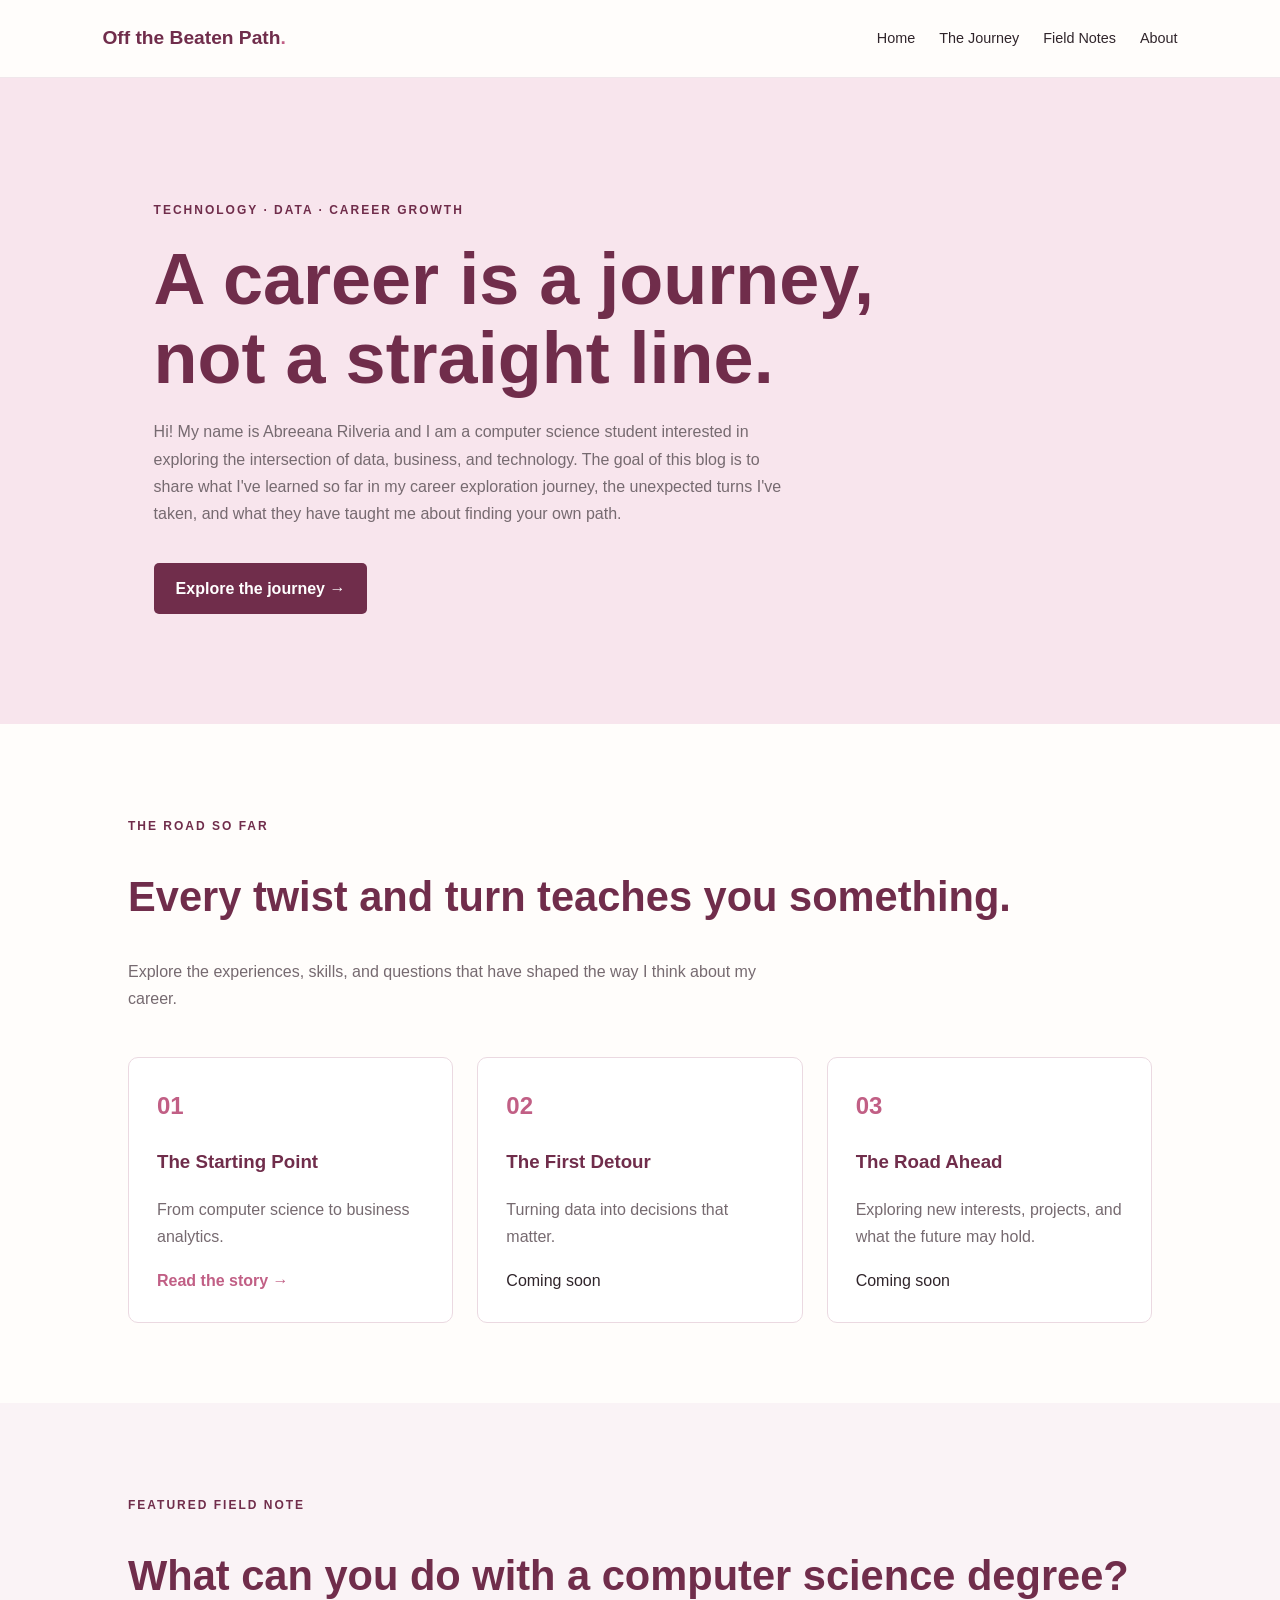
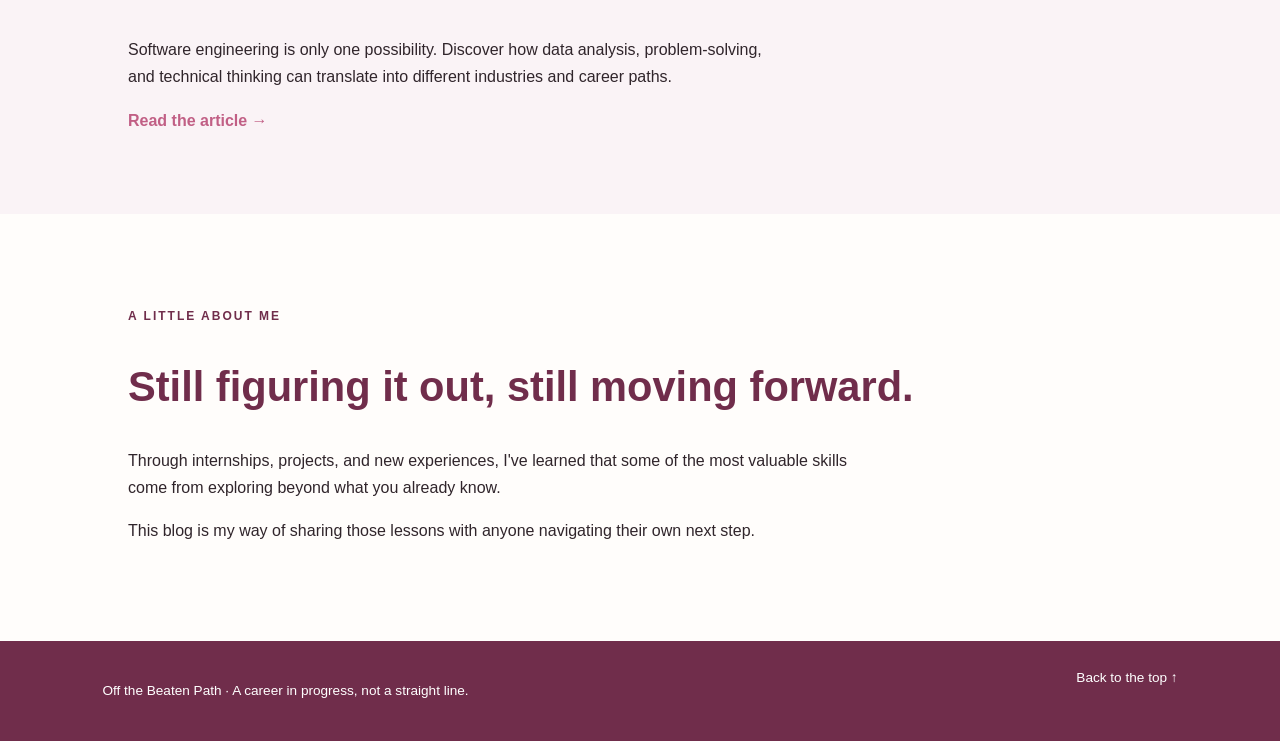
==== index.html @ ca5b1b4f "Refactor text content in index.html Updated various text elements for consistency and clarity." ====
<!DOCTYPE html>
<html lang="en">
<head>
    <meta charset="UTF-8">
    <meta name="viewport" content="width=device-width, initial-scale=1.0">

    <title>Off the Beaten Path | Career & Data</title>

    <meta name="description"
          content="Exploring data, technology, business, and the lessons learned along a non-linear career journey.">

    <link rel="stylesheet" href="style.css">
</head>

<body>
    <header class="site-header">
        <a class="logo" href="index.html">
            Off the Beaten Path<span>.</span>
        </a>

        <nav aria-label="Main navigation">
            <a href="#home">Home</a>
            <a href="#journey">The Journey</a>
            <a href="#articles">Field Notes</a>
            <a href="#about">About</a>
        </nav>
    </header>

    <main>
        <section class="hero" id="home">
            <p class="eyebrow">TECHNOLOGY · DATA · CAREER GROWTH</p>

            <h1>A career is a journey,<br>
                not a straight line.</h1>

            <p class="hero-description">
                Hi! My name is Abreeana Rilveria and I am a computer
                science student interested in exploring the intersection
                of data, business, and technology. The goal of this blog
                is to share what I've learned so far in my career
                exploration journey, the unexpected turns I've taken,
                and what they have taught me about finding your own path.
            </p>

            <a class="primary-button" href="#journey">
                Explore the journey &rarr;
            </a>
        </section>

        <section class="journey section" id="journey">
            <p class="eyebrow">THE ROAD SO FAR</p>

            <h2>Every twist and turn teaches you something.</h2>

            <p class="section-intro">
                Explore the experiences, skills, and questions that
                have shaped the way I think about my career.
            </p>

            <div class="roadmap">

                <a class="milestone"
                   href="articles/from-code-to-commerce.html">
                    <span class="milestone-number">01</span>
                    <h3>The Starting Point</h3>
                    <p>From computer science to business analytics.</p>
                    <span class="read-link">Read the story &rarr;</span>
                </a>

                <div class="milestone coming-soon">
                    <span class="milestone-number">02</span>
                    <h3>The First Detour</h3>
                    <p>Turning data into decisions that matter.</p>
                    <span class="coming-soon-label">Coming soon</span>
                </div>

                <div class="milestone coming-soon">
                    <span class="milestone-number">03</span>
                    <h3>The Road Ahead</h3>
                    <p>
                        Exploring new interests, projects, and
                        what the future may hold.
                    </p>
                    <span class="coming-soon-label">Coming soon</span>
                </div>

            </div>
        </section>

        <section class="featured section" id="articles">
            <p class="eyebrow">FEATURED FIELD NOTE</p>

            <h2>What can you do with a computer science degree?</h2>

            <p>
                Software engineering is only one possibility.
                Discover how data analysis, problem-solving,
                and technical thinking can translate into
                different industries and career paths.
            </p>

            <a href="articles/from-code-to-commerce.html"
               class="text-link">
                Read the article &rarr;
            </a>
        </section>

        <section class="about section" id="about">
            <p class="eyebrow">A LITTLE ABOUT ME</p>

            <h2>Still figuring it out, still moving forward.</h2>

            <p>
                Through internships, projects, and new experiences,
                I've learned that some of the most valuable skills
                come from exploring beyond what you already know.
            </p>

            <p>
                This blog is my way of sharing those lessons with
                anyone navigating their own next step.
            </p>
        </section>
    </main>

    <footer>
        <p>
            Off the Beaten Path · A career in progress,
            not a straight line.
        </p>
        <a href="#home">Back to the top &uarr;</a>
    </footer>
</body>
</html>
---- style.css ----
/* ---------- Global styles ---------- */

:root {
    --pink: #F8E5ED;
    --rose: #C15F85;
    --burgundy: #702D4B;
    --background: #FFFDFB;
    --text: #30252B;
    --muted: #766A70;
}

* {
    box-sizing: border-box;
}

html {
    scroll-behavior: smooth;
}

body {
    margin: 0;
    background: var(--background);
    color: var(--text);
    font-family: Arial, Helvetica, sans-serif;
    line-height: 1.7;
}

a {
    color: inherit;
    text-decoration: none;
}

a:focus-visible {
    outline: 3px solid var(--rose);
    outline-offset: 4px;
}

/* ---------- Navigation ---------- */

.site-header {
    display: flex;
    justify-content: space-between;
    align-items: center;
    gap: 24px;
    padding: 22px 8%;
    border-bottom: 1px solid #F0E7EB;
}

.logo {
    color: var(--burgundy);
    font-size: 1.2rem;
    font-weight: 700;
}

.logo span {
    color: var(--rose);
}

nav {
    display: flex;
    flex-wrap: wrap;
    gap: 24px;
}

nav a {
    font-size: 0.9rem;
}

nav a:hover,
.text-link:hover {
    color: var(--rose);
}

/* ---------- Hero section ---------- */

.hero {
    padding: 110px 12%;
    background: var(--pink);
}

.eyebrow {
    color: var(--burgundy);
    font-size: 0.75rem;
    font-weight: 700;
    letter-spacing: 2px;
    text-transform: uppercase;
}

h1 {
    max-width: 750px;
    margin: 20px 0;
    color: var(--burgundy);
    font-size: clamp(2.5rem, 6vw, 4.5rem);
    line-height: 1.1;
}

h2 {
    color: var(--burgundy);
    font-size: clamp(1.8rem, 4vw, 2.6rem);
    line-height: 1.25;
}

.hero-description,
.section-intro {
    max-width: 650px;
    color: var(--muted);
}

.primary-button {
    display: inline-block;
    margin-top: 20px;
    padding: 12px 22px;
    border-radius: 5px;
    background: var(--burgundy);
    color: white;
    font-weight: 600;
}

.primary-button:hover {
    background: var(--rose);
}

/* ---------- Content sections ---------- */

.section {
    padding: 80px 10%;
}

.section-intro {
    margin-bottom: 45px;
}

/* ---------- Roadmap ---------- */

.roadmap {
    display: grid;
    grid-template-columns: repeat(3, minmax(0, 1fr));
    gap: 24px;
    margin-top: 40px;
}

.milestone {
    padding: 28px;
    border: 1px solid #EBD9E1;
    border-radius: 10px;
    background: white;
    transition: transform 0.2s, box-shadow 0.2s;
}

.milestone:hover {
    transform: translateY(-5px);
    box-shadow: 0 10px 25px #702D4B14;
}

.milestone-number {
    display: inline-block;
    color: var(--rose);
    font-size: 1.5rem;
    font-weight: 700;
}

.milestone h3 {
    color: var(--burgundy);
}

.milestone p {
    color: var(--muted);
}

.read-link,
.text-link {
    color: var(--rose);
    font-weight: 700;
}

/* ---------- Featured article ---------- */

.featured {
    background: #FAF3F6;
}

.featured p:not(.eyebrow) {
    max-width: 650px;
}

/* ---------- About section ---------- */

.about p:not(.eyebrow) {
    max-width: 750px;
}

/* ---------- Footer ---------- */

footer {
    display: flex;
    justify-content: space-between;
    gap: 20px;
    padding: 25px 8%;
    background: var(--burgundy);
    color: white;
    font-size: 0.85rem;
}

/* ---------- Mobile layout ---------- */

@media (max-width: 760px) {
    .site-header {
        align-items: flex-start;
        flex-direction: column;
    }

    nav {
        gap: 14px;
    }

    .hero {
        padding: 75px 8%;
    }

    .section {
        padding: 60px 8%;
    }

    .roadmap {
        grid-template-columns: 1fr;
    }

    footer {
        flex-direction: column;
    }
}
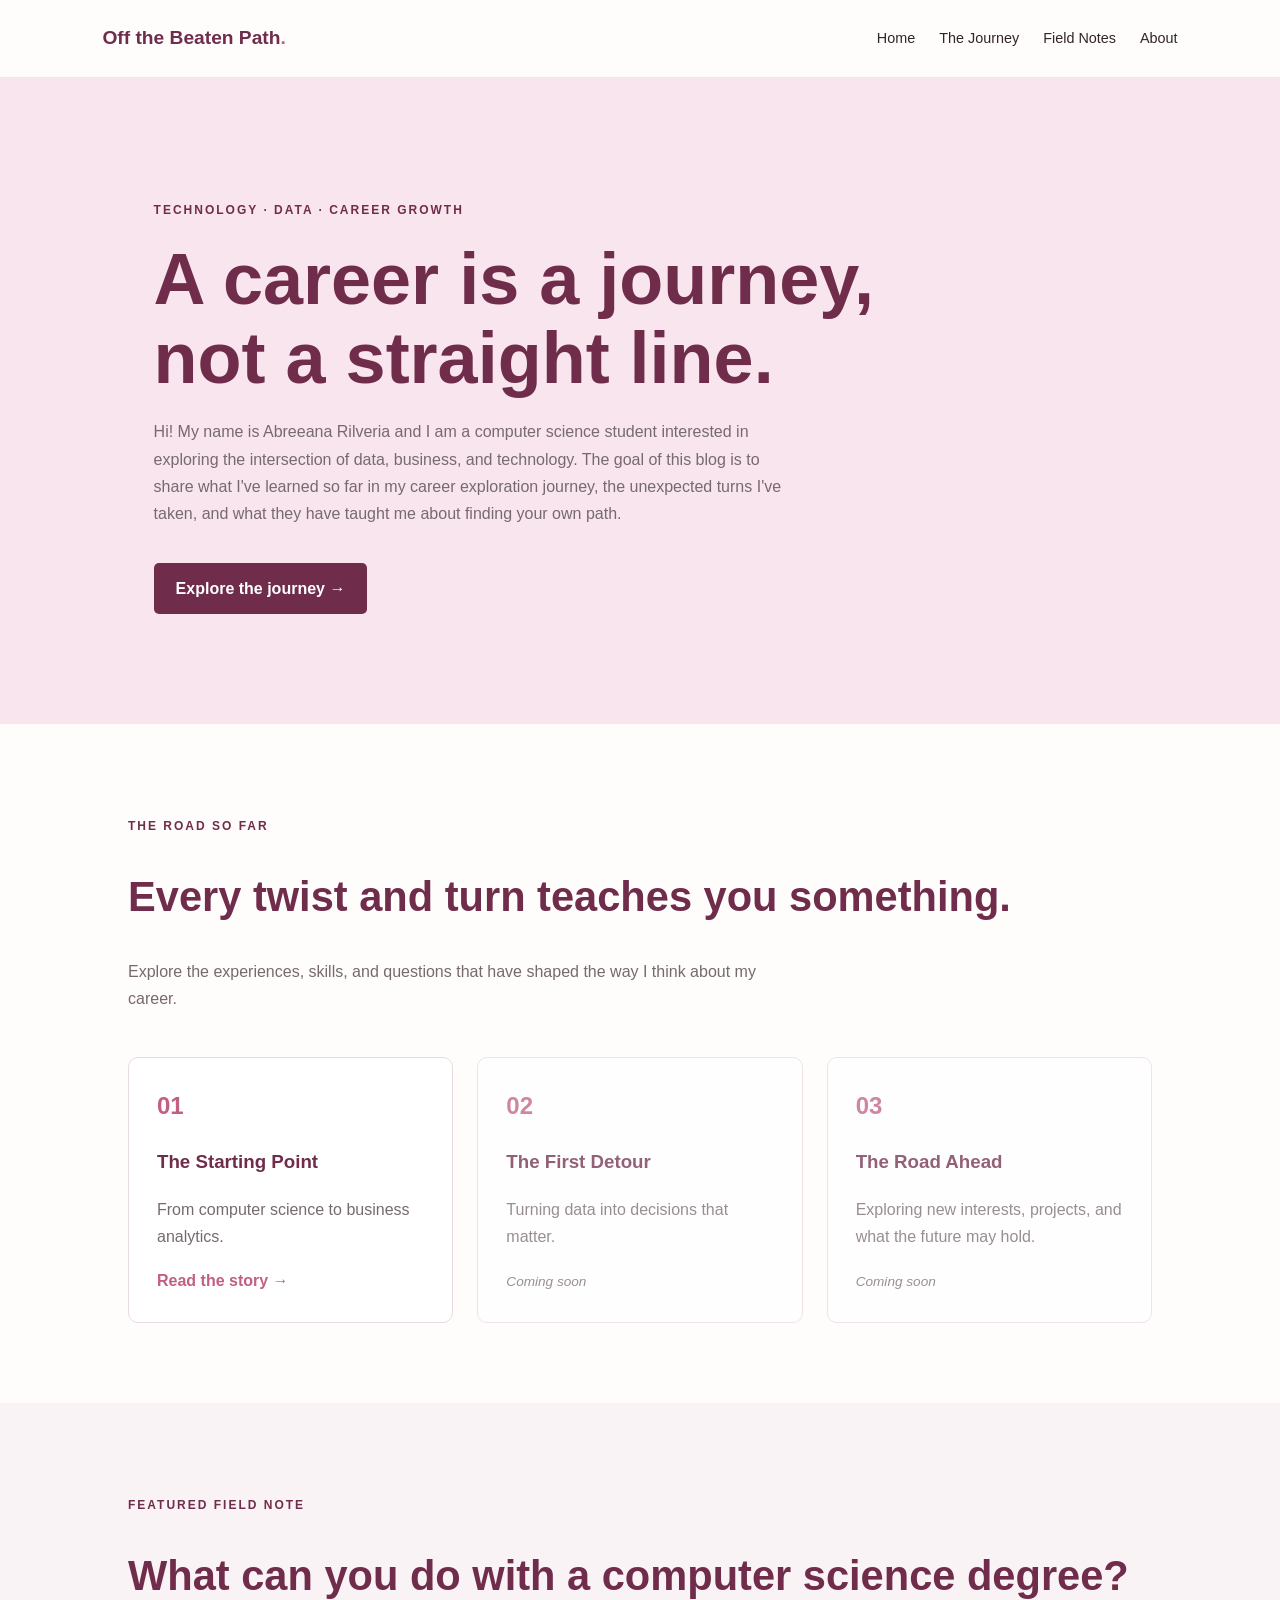
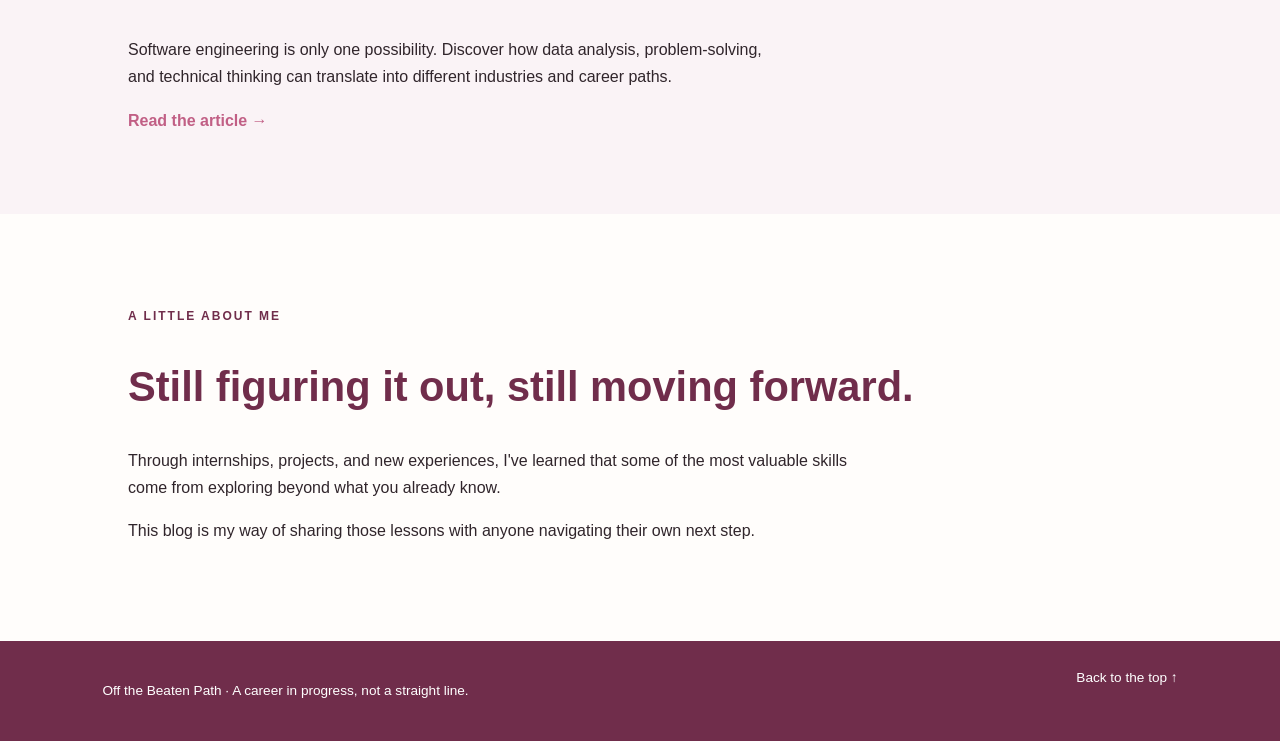
==== commit 815b3e76: "Update stylesheet link path in index.html" ====
--- a/index.html
+++ b/index.html
@@ -10,7 +10,7 @@
     <meta name="description"
           content="Exploring data, technology, business, and the lessons learned along a non-linear career journey.">
 
-    <link rel="stylesheet" href="style.css">
+    <link rel="stylesheet" href="../style.css">
 </head>
 
 <body>
--- a/style.css
+++ b/style.css
@@ -148,7 +148,7 @@
     transition: transform 0.2s, box-shadow 0.2s;
 }
 
-.milestone:hover {
+a.milestone:hover {
     transform: translateY(-5px);
     box-shadow: 0 10px 25px #702D4B14;
 }
@@ -172,6 +172,16 @@
 .text-link {
     color: var(--rose);
     font-weight: 700;
+}
+
+.coming-soon {
+    opacity: 0.75;
+}
+
+.coming-soon-label {
+    color: var(--muted);
+    font-size: 0.85rem;
+    font-style: italic;
 }
 
 /* ---------- Featured article ---------- */
@@ -202,6 +212,239 @@
     font-size: 0.85rem;
 }
 
+/* ==========================================
+   ARTICLE PAGE STYLES
+   ========================================== */
+
+.article-hero {
+    padding: 85px 12% 75px;
+    background: var(--pink);
+}
+
+.article-hero h1 {
+    max-width: 900px;
+    font-size: clamp(2.3rem, 5vw, 3.8rem);
+    line-height: 1.15;
+}
+
+.article-subtitle {
+    max-width: 700px;
+    color: var(--muted);
+    font-size: 1.15rem;
+}
+
+.article-meta {
+    margin-top: 28px;
+    color: var(--burgundy);
+    font-size: 0.9rem;
+    font-weight: 600;
+}
+
+.back-link {
+    display: inline-block;
+    margin-bottom: 30px;
+    color: var(--burgundy);
+    font-size: 0.9rem;
+    font-weight: 600;
+}
+
+.back-link:hover {
+    color: var(--rose);
+}
+
+/* ---------- Article content ---------- */
+
+.article-content {
+    max-width: 800px;
+    margin: 0 auto;
+    padding: 65px 25px 100px;
+}
+
+.article-content h2 {
+    margin-top: 60px;
+    margin-bottom: 20px;
+    font-size: clamp(1.6rem, 3vw, 2rem);
+}
+
+.article-content p {
+    margin-bottom: 22px;
+    font-size: 1.05rem;
+    line-height: 1.9;
+}
+
+.article-content a:not(.primary-button) {
+    color: var(--rose);
+    text-decoration: underline;
+    text-underline-offset: 3px;
+}
+
+.article-content a:hover {
+    color: var(--burgundy);
+}
+
+.article-content strong {
+    color: var(--burgundy);
+}
+
+/* ---------- Image placeholders ---------- */
+
+.article-media {
+    margin: 35px 0 45px;
+}
+
+.media-placeholder {
+    display: flex;
+    flex-direction: column;
+    align-items: center;
+    justify-content: center;
+    min-height: 220px;
+    padding: 35px;
+    border: 2px dashed #DAB9C7;
+    border-radius: 12px;
+    background: #FAF3F6;
+    text-align: center;
+}
+
+.media-placeholder p {
+    margin: 0;
+    color: var(--muted);
+    font-size: 0.95rem;
+}
+
+.media-placeholder .media-icon {
+    margin-bottom: 12px;
+    color: var(--rose);
+    font-size: 2rem;
+}
+
+.article-media figcaption {
+    margin-top: 12px;
+    color: var(--muted);
+    font-size: 0.85rem;
+    text-align: center;
+}
+
+/* ---------- Business analysis diagram ---------- */
+
+.process-diagram {
+    display: grid;
+    grid-template-columns: 1fr auto 1fr auto 1fr;
+    align-items: center;
+    gap: 12px;
+    margin: 35px 0;
+    padding: 25px;
+    border-radius: 12px;
+    background: #FAF3F6;
+}
+
+.process-step {
+    padding: 20px 12px;
+    border: 1px solid #EBD9E1;
+    border-radius: 8px;
+    background: white;
+    color: var(--burgundy);
+    font-weight: 700;
+    text-align: center;
+}
+
+.process-arrow {
+    color: var(--rose);
+    font-size: 1.5rem;
+}
+
+/* ---------- Performance comparison ---------- */
+
+.performance-chart {
+    margin: 40px 0;
+    padding: 30px;
+    border: 1px solid #EBD9E1;
+    border-radius: 12px;
+    background: #FAF3F6;
+}
+
+.performance-chart h3 {
+    margin-top: 0;
+    color: var(--burgundy);
+}
+
+.chart-row {
+    display: grid;
+    grid-template-columns: 80px 1fr 85px;
+    align-items: center;
+    gap: 15px;
+    margin: 20px 0;
+}
+
+.chart-label {
+    font-weight: 600;
+}
+
+.chart-track {
+    height: 24px;
+    overflow: hidden;
+    border-radius: 5px;
+    background: #EBD9E1;
+}
+
+.chart-bar {
+    height: 100%;
+    border-radius: 5px;
+}
+
+.chart-bar.before {
+    width: 79%;
+    background: var(--rose);
+}
+
+.chart-bar.after {
+    width: 93%;
+    background: var(--burgundy);
+}
+
+.chart-value {
+    color: var(--burgundy);
+    font-weight: 700;
+}
+
+.chart-note {
+    margin-top: 20px;
+    color: var(--muted);
+    font-size: 0.8rem !important;
+    line-height: 1.6 !important;
+}
+
+/* ---------- Article closing ---------- */
+
+.article-takeaway {
+    margin: 45px 0;
+    padding: 25px 30px;
+    border-left: 4px solid var(--rose);
+    background: #FAF3F6;
+}
+
+.article-takeaway p {
+    margin: 0;
+    color: var(--burgundy);
+    font-size: 1.2rem;
+    font-weight: 700;
+}
+
+.reader-question {
+    margin-top: 65px;
+    padding: 30px;
+    border-radius: 12px;
+    background: var(--pink);
+}
+
+.reader-question h3 {
+    margin-top: 0;
+    color: var(--burgundy);
+}
+
+.reader-question p {
+    margin-bottom: 0;
+}
+
 /* ---------- Mobile layout ---------- */
 
 @media (max-width: 760px) {
@@ -226,6 +469,33 @@
         grid-template-columns: 1fr;
     }
 
+    .article-hero {
+        padding: 60px 8%;
+    }
+
+    .article-content {
+        padding: 45px 8% 70px;
+    }
+
+    .process-diagram {
+        grid-template-columns: 1fr;
+    }
+
+    .process-arrow {
+        transform: rotate(90deg);
+        text-align: center;
+    }
+
+    .chart-row {
+        grid-template-columns: 55px 1fr 75px;
+        gap: 8px;
+        font-size: 0.85rem;
+    }
+
+    .performance-chart {
+        padding: 20px 15px;
+    }
+
     footer {
         flex-direction: column;
     }
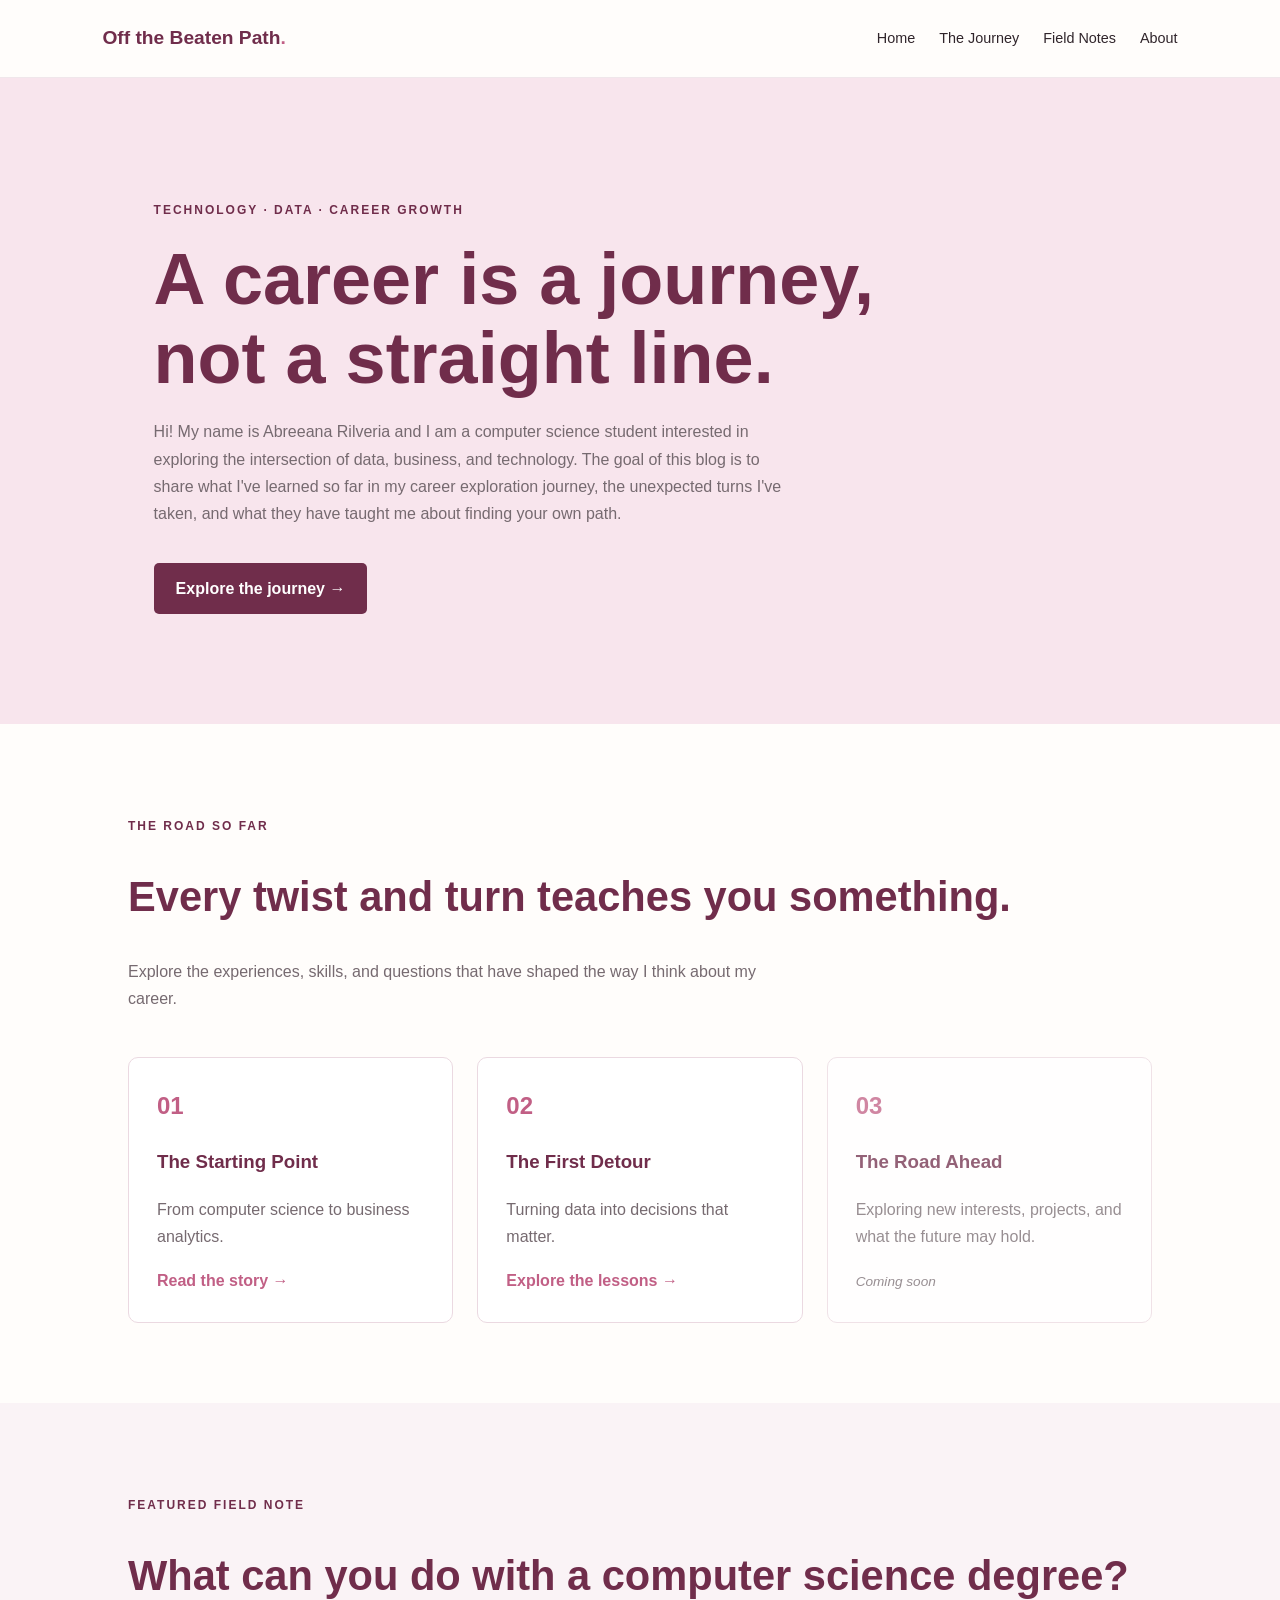
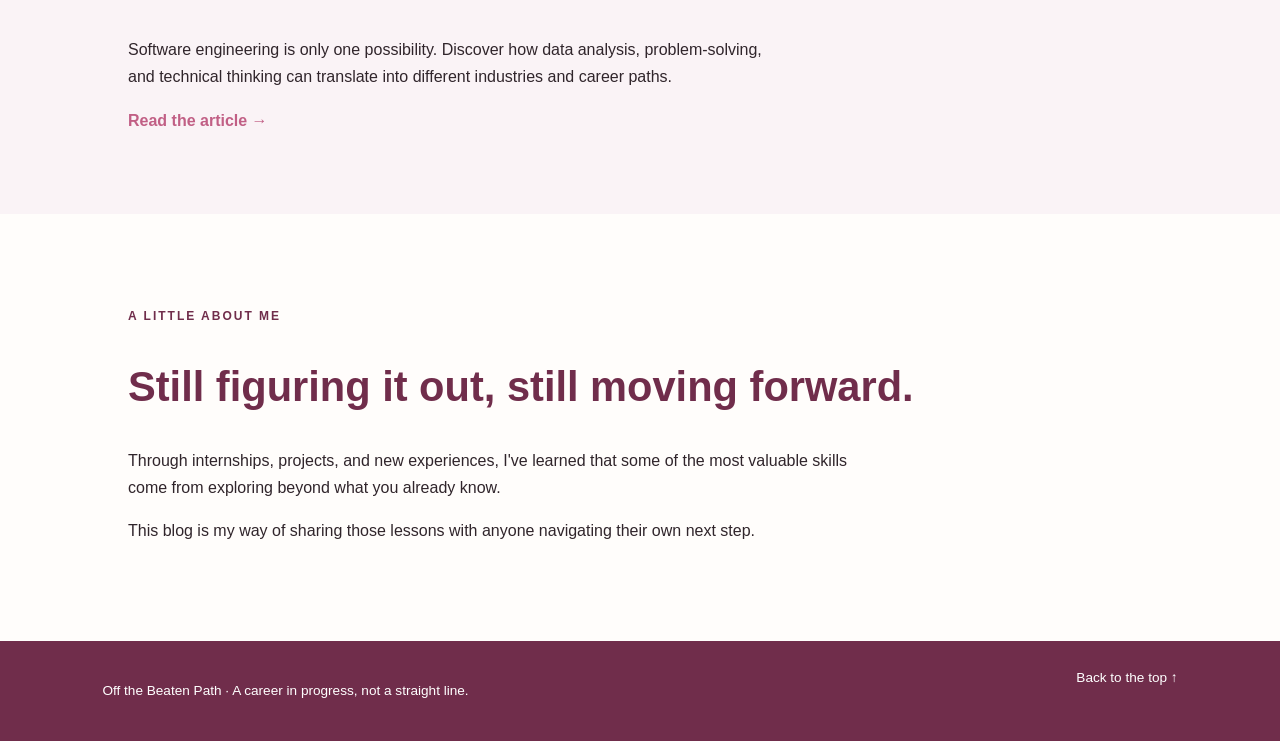
==== commit e25982a5: "Update milestone 02 structure and remove label Removed 'Coming soon' label from milestone 02 and upd" ====
--- a/index.html
+++ b/index.html
@@ -10,7 +10,7 @@
     <meta name="description"
           content="Exploring data, technology, business, and the lessons learned along a non-linear career journey.">
 
-    <link rel="stylesheet" href="../style.css">
+    <link rel="stylesheet" href="style.css">
 </head>
 
 <body>
@@ -68,12 +68,17 @@
                     <span class="read-link">Read the story &rarr;</span>
                 </a>
 
-                <div class="milestone coming-soon">
+                
+                <a class="milestone"
+                   href="articles/data-in-the-real-world.html">
                     <span class="milestone-number">02</span>
                     <h3>The First Detour</h3>
                     <p>Turning data into decisions that matter.</p>
-                    <span class="coming-soon-label">Coming soon</span>
-                </div>
+                    <span class="read-link">
+                    Explore the lessons &rarr;
+                    </span>
+                </a>
+
 
                 <div class="milestone coming-soon">
                     <span class="milestone-number">03</span>
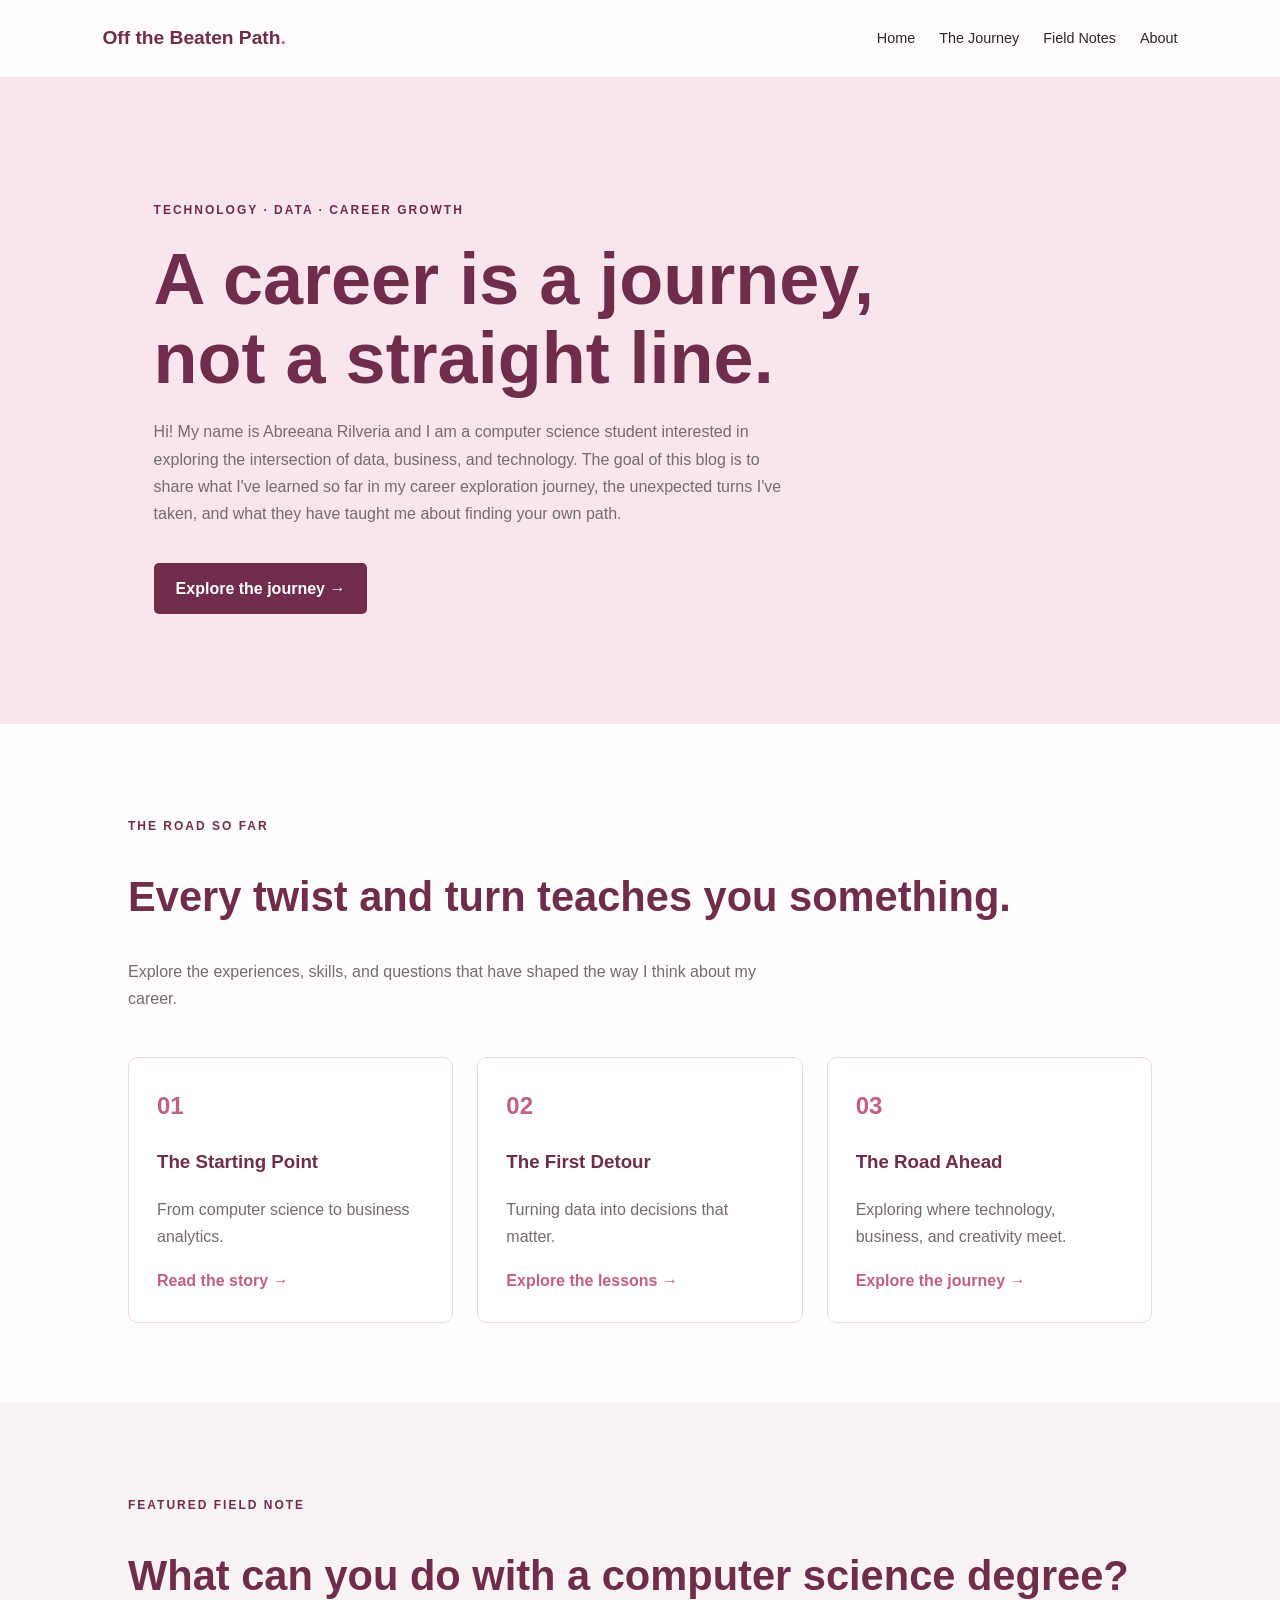
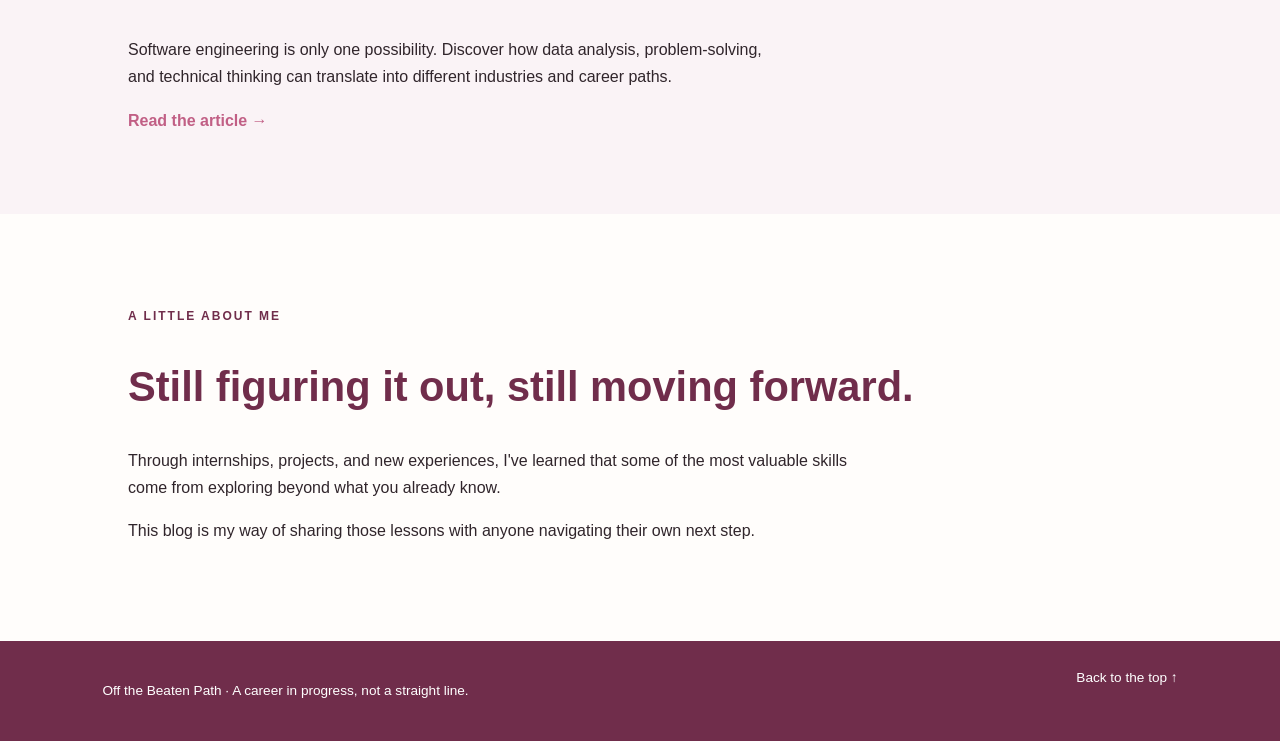
==== commit bf05781a: "Revise milestone text for clarity and focus Updated milestone description to reflect a focus on tech" ====
--- a/index.html
+++ b/index.html
@@ -80,15 +80,20 @@
                 </a>
 
 
-                <div class="milestone coming-soon">
+                
+                <a class="milestone"
+                   href="articles/beyond-the-spreadsheet.html">
                     <span class="milestone-number">03</span>
                     <h3>The Road Ahead</h3>
                     <p>
-                        Exploring new interests, projects, and
-                        what the future may hold.
+                        Exploring where technology, business,
+                        and creativity meet.
                     </p>
-                    <span class="coming-soon-label">Coming soon</span>
-                </div>
+                    <span class="read-link">
+                        Explore the journey &rarr;
+                    </span>
+                </a>
+
 
             </div>
         </section>
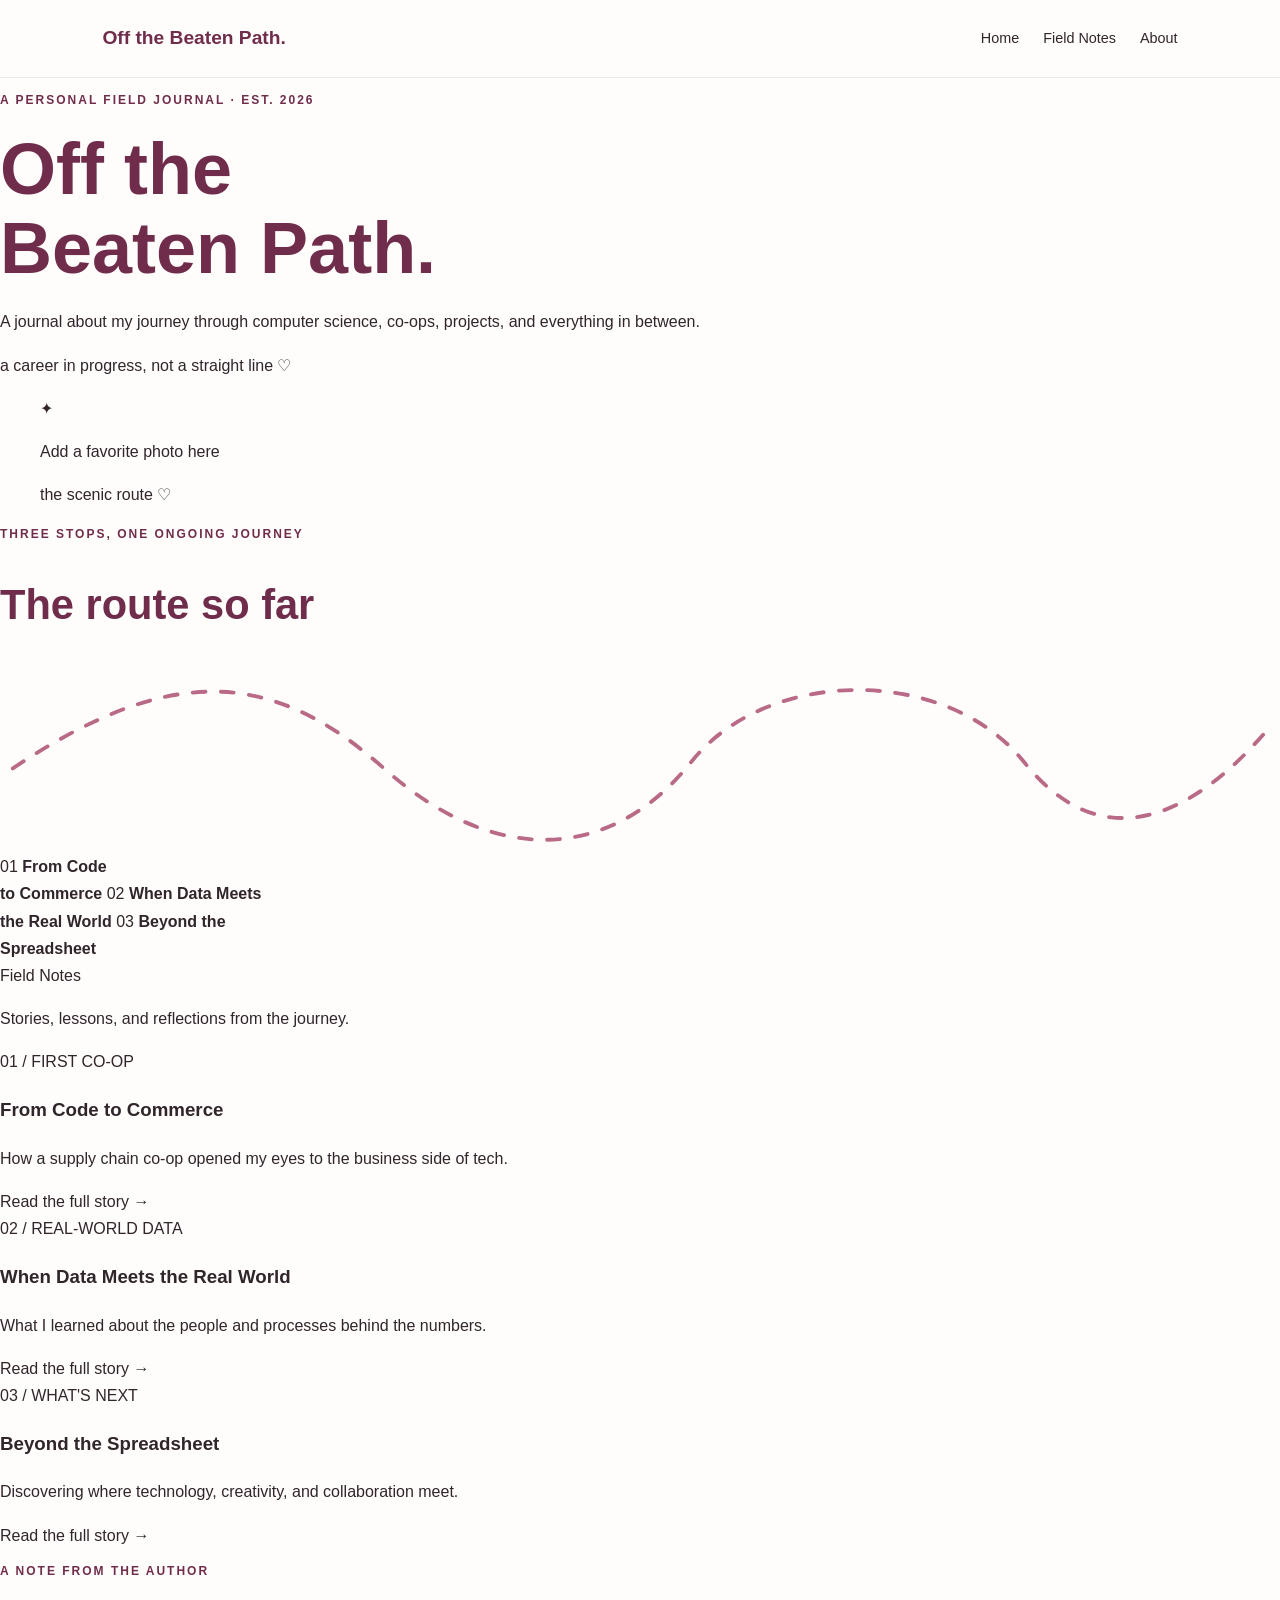
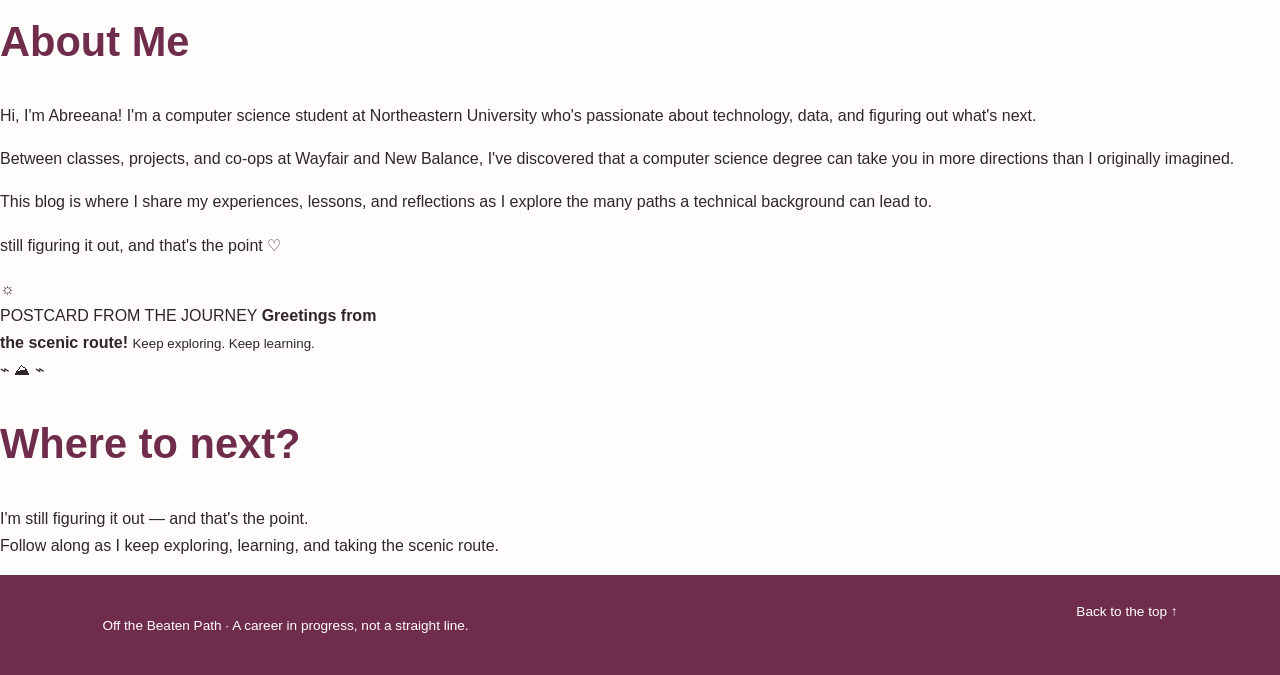
==== commit 6d4d68be: "Update index.html" ====
--- a/index.html
+++ b/index.html
@@ -2,144 +2,178 @@
 <!DOCTYPE html>
 <html lang="en">
 <head>
-    <meta charset="UTF-8">
-    <meta name="viewport" content="width=device-width, initial-scale=1.0">
+  <meta charset="UTF-8">
+  <meta name="viewport" content="width=device-width, initial-scale=1.0">
+  <title>Off the Beaten Path | A Career in Progress</title>
+  <meta name="description" content="A personal journal about computer science, co-ops, data, and finding my own career path.">
+  <link rel="stylesheet" href="style.css">
+</head>
+<body>
 
-    <title>Off the Beaten Path | Career & Data</title>
+<header class="site-header">
+  <a class="logo" href="#home">Off the Beaten Path.</a>
+  <nav aria-label="Main navigation">
+    <a href="#home">Home</a>
+    <a href="#articles">Field Notes</a>
+    <a href="#about">About</a>
+  </nav>
+</header>
 
-    <meta name="description"
-          content="Exploring data, technology, business, and the lessons learned along a non-linear career journey.">
+<main id="home">
 
-    <link rel="stylesheet" href="style.css">
-</head>
+  <section class="journal-hero">
+    <div class="hero-copy">
+      <p class="eyebrow">A PERSONAL FIELD JOURNAL · EST. 2026</p>
+      <h1>Off the<br>Beaten Path<span>.</span></h1>
+      <p class="hero-intro">
+        A journal about my journey through computer science,
+        co-ops, projects, and everything in between.
+      </p>
+      <p class="scribble-note">a career in progress, not a straight line ♡</p>
+    </div>
 
-<body>
-    <header class="site-header">
-        <a class="logo" href="index.html">
-            Off the Beaten Path<span>.</span>
+    <div class="hero-photo">
+      <div class="map-paper" aria-hidden="true"></div>
+      <figure class="polaroid hero-polaroid">
+        <div class="photo-placeholder">
+          <span>✦</span>
+          <p>Add a favorite photo here</p>
+        </div>
+        <figcaption>the scenic route ♡</figcaption>
+      </figure>
+      <span class="tape hero-tape" aria-hidden="true"></span>
+    </div>
+  </section>
+
+  <section class="journey" id="journey">
+    <p class="eyebrow">THREE STOPS, ONE ONGOING JOURNEY</p>
+    <h2>The route so far</h2>
+
+    <div class="route">
+      <svg class="route-line" viewBox="0 0 1000 140"
+           preserveAspectRatio="none" aria-hidden="true">
+        <path d="M 10 80 C 130 0, 210 0, 300 80
+                 S 480 150, 540 75
+                 S 740 0, 800 75
+                 S 930 120, 990 50"
+              fill="none" stroke="#b96a86"
+              stroke-width="3" stroke-dasharray="10 12"
+              stroke-linecap="round"/>
+      </svg>
+
+      <a class="route-stop stop-one"
+         href="articles/from-code-to-commerce.html">
+        <span class="map-pin">01</span>
+        <strong>From Code<br>to Commerce</strong>
+      </a>
+
+      <a class="route-stop stop-two"
+         href="articles/data-in-the-real-world.html">
+        <span class="map-pin">02</span>
+        <strong>When Data Meets<br>the Real World</strong>
+      </a>
+
+      <a class="route-stop stop-three"
+         href="articles/beyond-the-spreadsheet.html">
+        <span class="map-pin">03</span>
+        <strong>Beyond the<br>Spreadsheet</strong>
+      </a>
+    </div>
+  </section>
+
+  <section class="field-notes" id="articles">
+    <div class="section-heading">
+      <span class="pink-tape-label">Field Notes</span>
+      <p>Stories, lessons, and reflections from the journey.</p>
+    </div>
+
+    <div class="post-grid">
+
+      <article class="post-polaroid">
+        <span class="tape" aria-hidden="true"></span>
+        <div class="post-photo photo-one">
+          <span>01 / FIRST CO-OP</span>
+        </div>
+        <h3>From Code to Commerce</h3>
+        <p>How a supply chain co-op opened my eyes to the business side of tech.</p>
+        <a href="articles/from-code-to-commerce.html">
+          Read the full story →
         </a>
+      </article>
 
-        <nav aria-label="Main navigation">
-            <a href="#home">Home</a>
-            <a href="#journey">The Journey</a>
-            <a href="#articles">Field Notes</a>
-            <a href="#about">About</a>
-        </nav>
-    </header>
+      <article class="post-polaroid">
+        <span class="tape" aria-hidden="true"></span>
+        <div class="post-photo photo-two">
+          <span>02 / REAL-WORLD DATA</span>
+        </div>
+        <h3>When Data Meets the Real World</h3>
+        <p>What I learned about the people and processes behind the numbers.</p>
+        <a href="articles/data-in-the-real-world.html">
+          Read the full story →
+        </a>
+      </article>
 
-    <main>
-        <section class="hero" id="home">
-            <p class="eyebrow">TECHNOLOGY · DATA · CAREER GROWTH</p>
+      <article class="post-polaroid">
+        <span class="tape" aria-hidden="true"></span>
+        <div class="post-photo photo-three">
+          <span>03 / WHAT'S NEXT</span>
+        </div>
+        <h3>Beyond the Spreadsheet</h3>
+        <p>Discovering where technology, creativity, and collaboration meet.</p>
+        <a href="articles/beyond-the-spreadsheet.html">
+          Read the full story →
+        </a>
+      </article>
 
-            <h1>A career is a journey,<br>
-                not a straight line.</h1>
+    </div>
+  </section>
 
-            <p class="hero-description">
-                Hi! My name is Abreeana Rilveria and I am a computer
-                science student interested in exploring the intersection
-                of data, business, and technology. The goal of this blog
-                is to share what I've learned so far in my career
-                exploration journey, the unexpected turns I've taken,
-                and what they have taught me about finding your own path.
-            </p>
+  <section class="about-journal" id="about">
+    <div class="about-copy">
+      <p class="eyebrow">A NOTE FROM THE AUTHOR</p>
+      <h2>About Me</h2>
+      <p>
+        Hi, I'm Abreeana! I'm a computer science student at
+        Northeastern University who's passionate about technology,
+        data, and figuring out what's next.
+      </p>
+      <p>
+        Between classes, projects, and co-ops at Wayfair and New
+        Balance, I've discovered that a computer science degree
+        can take you in more directions than I originally imagined.
+      </p>
+      <p>
+        This blog is where I share my experiences, lessons,
+        and reflections as I explore the many paths a
+        technical background can lead to.
+      </p>
+      <p class="handwritten">still figuring it out, and that's the point ♡</p>
+    </div>
+    <div class="about-decoration" aria-hidden="true">
+      <div class="sun-doodle">☼</div>
+      <div class="postcard">
+        <span>POSTCARD FROM THE JOURNEY</span>
+        <strong>Greetings from<br>the scenic route!</strong>
+        <small>Keep exploring. Keep learning.</small>
+      </div>
+    </div>
+  </section>
 
-            <a class="primary-button" href="#journey">
-                Explore the journey &rarr;
-            </a>
-        </section>
+  <section class="closing-note">
+    <div class="mountains" aria-hidden="true">⌁ ⛰ ⌁</div>
+    <h2>Where to next?</h2>
+    <p>
+      I'm still figuring it out — and that's the point.<br>
+      Follow along as I keep exploring, learning, and taking the scenic route.
+    </p>
+  </section>
 
-        <section class="journey section" id="journey">
-            <p class="eyebrow">THE ROAD SO FAR</p>
+</main>
 
-            <h2>Every twist and turn teaches you something.</h2>
+<footer class="site-footer">
+  <p>Off the Beaten Path · A career in progress, not a straight line.</p>
+  <a href="#home">Back to the top ↑</a>
+</footer>
 
-            <p class="section-intro">
-                Explore the experiences, skills, and questions that
-                have shaped the way I think about my career.
-            </p>
-
-            <div class="roadmap">
-
-                <a class="milestone"
-                   href="articles/from-code-to-commerce.html">
-                    <span class="milestone-number">01</span>
-                    <h3>The Starting Point</h3>
-                    <p>From computer science to business analytics.</p>
-                    <span class="read-link">Read the story &rarr;</span>
-                </a>
-
-                
-                <a class="milestone"
-                   href="articles/data-in-the-real-world.html">
-                    <span class="milestone-number">02</span>
-                    <h3>The First Detour</h3>
-                    <p>Turning data into decisions that matter.</p>
-                    <span class="read-link">
-                    Explore the lessons &rarr;
-                    </span>
-                </a>
-
-
-                
-                <a class="milestone"
-                   href="articles/beyond-the-spreadsheet.html">
-                    <span class="milestone-number">03</span>
-                    <h3>The Road Ahead</h3>
-                    <p>
-                        Exploring where technology, business,
-                        and creativity meet.
-                    </p>
-                    <span class="read-link">
-                        Explore the journey &rarr;
-                    </span>
-                </a>
-
-
-            </div>
-        </section>
-
-        <section class="featured section" id="articles">
-            <p class="eyebrow">FEATURED FIELD NOTE</p>
-
-            <h2>What can you do with a computer science degree?</h2>
-
-            <p>
-                Software engineering is only one possibility.
-                Discover how data analysis, problem-solving,
-                and technical thinking can translate into
-                different industries and career paths.
-            </p>
-
-            <a href="articles/from-code-to-commerce.html"
-               class="text-link">
-                Read the article &rarr;
-            </a>
-        </section>
-
-        <section class="about section" id="about">
-            <p class="eyebrow">A LITTLE ABOUT ME</p>
-
-            <h2>Still figuring it out, still moving forward.</h2>
-
-            <p>
-                Through internships, projects, and new experiences,
-                I've learned that some of the most valuable skills
-                come from exploring beyond what you already know.
-            </p>
-
-            <p>
-                This blog is my way of sharing those lessons with
-                anyone navigating their own next step.
-            </p>
-        </section>
-    </main>
-
-    <footer>
-        <p>
-            Off the Beaten Path · A career in progress,
-            not a straight line.
-        </p>
-        <a href="#home">Back to the top &uarr;</a>
-    </footer>
 </body>
 </html>
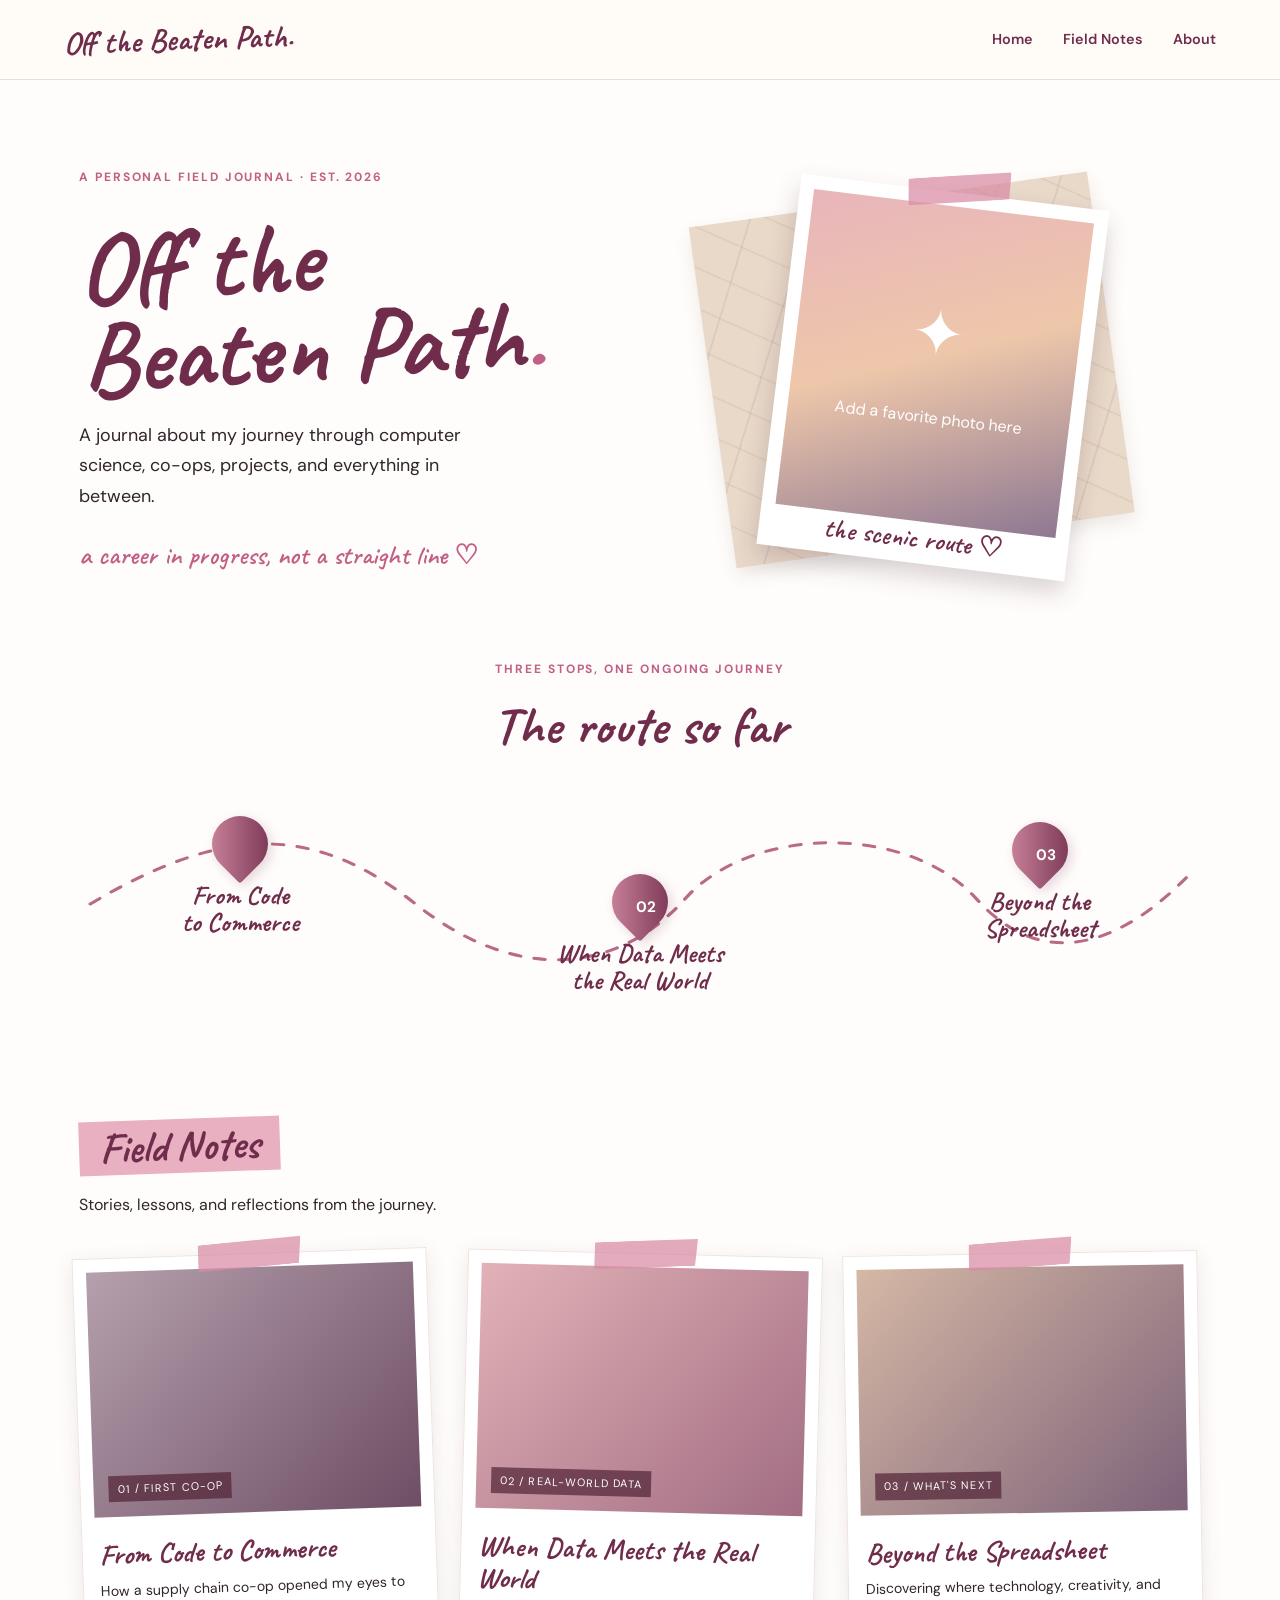
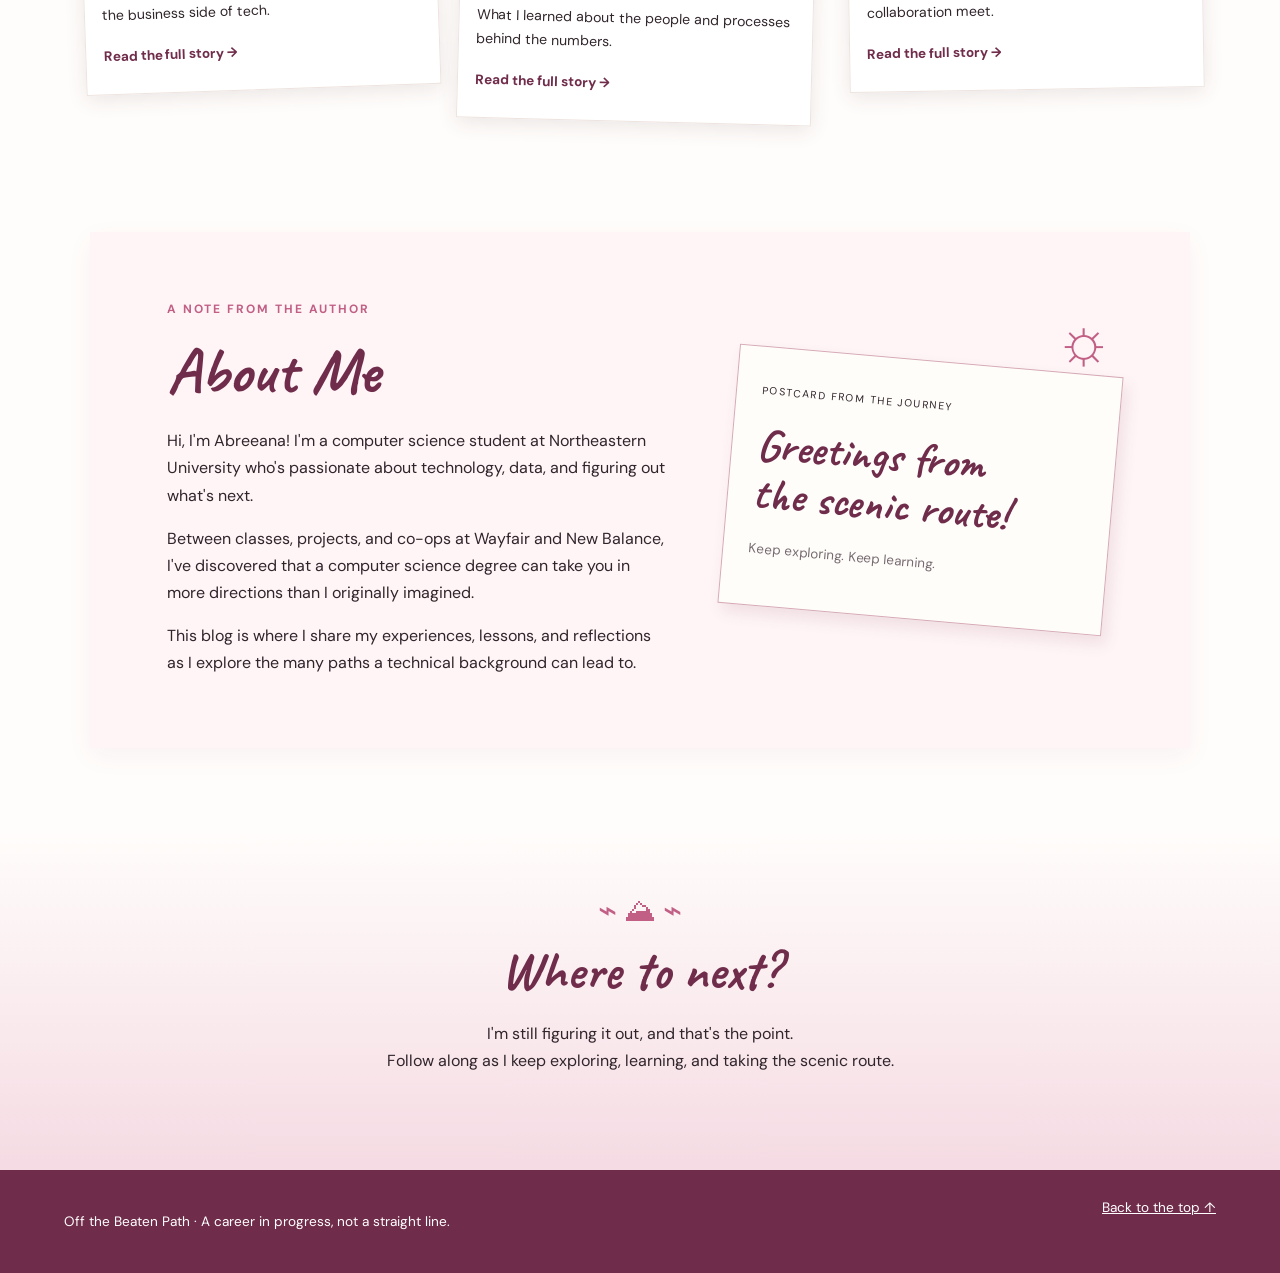
==== commit e5dacf92: "Remove redundant paragraph from index.html Removed a redundant paragraph about figuring things out." ====
--- a/index.html
+++ b/index.html
@@ -147,7 +147,6 @@
         and reflections as I explore the many paths a
         technical background can lead to.
       </p>
-      <p class="handwritten">still figuring it out, and that's the point ♡</p>
     </div>
     <div class="about-decoration" aria-hidden="true">
       <div class="sun-doodle">☼</div>
@@ -163,7 +162,7 @@
     <div class="mountains" aria-hidden="true">⌁ ⛰ ⌁</div>
     <h2>Where to next?</h2>
     <p>
-      I'm still figuring it out — and that's the point.<br>
+      I'm still figuring it out, and that's the point.<br>
       Follow along as I keep exploring, learning, and taking the scenic route.
     </p>
   </section>
--- a/style.css
+++ b/style.css
@@ -1,502 +1,554 @@
 
-/* ---------- Global styles ---------- */
+@import url('https://fonts.googleapis.com/css2?family=Caveat:wght@500;600;700&family=DM+Sans:wght@400;500;600;700&display=swap');
 
 :root {
-    --pink: #F8E5ED;
-    --rose: #C15F85;
-    --burgundy: #702D4B;
-    --background: #FFFDFB;
-    --text: #30252B;
-    --muted: #766A70;
-}
-
-* {
-    box-sizing: border-box;
-}
-
-html {
-    scroll-behavior: smooth;
-}
+  --pink: #F8E5ED;
+  --rose: #C15F85;
+  --burgundy: #702D4B;
+  --background: #FFFDFB;
+  --text: #30252B;
+  --muted: #766A70;
+  --paper: #FFFCF8;
+}
+
+* { box-sizing: border-box; }
+
+html { scroll-behavior: smooth; }
 
 body {
-    margin: 0;
-    background: var(--background);
-    color: var(--text);
-    font-family: Arial, Helvetica, sans-serif;
-    line-height: 1.7;
-}
-
-a {
-    color: inherit;
-    text-decoration: none;
-}
-
-a:focus-visible {
-    outline: 3px solid var(--rose);
-    outline-offset: 4px;
-}
-
-/* ---------- Navigation ---------- */
+  margin: 0;
+  color: var(--text);
+  background: var(--background);
+  font-family: 'DM Sans', Arial, sans-serif;
+  line-height: 1.7;
+}
+
+a { color: var(--burgundy); }
+
+h1, h2, h3, p { overflow-wrap: break-word; }
 
 .site-header {
-    display: flex;
-    justify-content: space-between;
-    align-items: center;
-    gap: 24px;
-    padding: 22px 8%;
-    border-bottom: 1px solid #F0E7EB;
+  display: flex;
+  justify-content: space-between;
+  align-items: center;
+  gap: 24px;
+  padding: 19px max(5%, calc((100% - 1250px) / 2));
+  border-bottom: 1px solid #eadde0;
+  background: var(--paper);
 }
 
 .logo {
-    color: var(--burgundy);
-    font-size: 1.2rem;
-    font-weight: 700;
-}
-
-.logo span {
-    color: var(--rose);
-}
-
-nav {
-    display: flex;
-    flex-wrap: wrap;
-    gap: 24px;
-}
-
-nav a {
-    font-size: 0.9rem;
-}
-
-nav a:hover,
-.text-link:hover {
-    color: var(--rose);
-}
-
-/* ---------- Hero section ---------- */
-
-.hero {
-    padding: 110px 12%;
-    background: var(--pink);
-}
+  font: 700 2rem 'Caveat', cursive;
+  color: var(--burgundy);
+  text-decoration: none;
+  transform: rotate(-2deg);
+}
+
+.site-header nav {
+  display: flex;
+  gap: 30px;
+  flex-wrap: wrap;
+}
+
+.site-header nav a {
+  text-decoration: none;
+  font-size: .9rem;
+  font-weight: 600;
+}
+
+.site-header nav a:hover { color: var(--rose); }
 
 .eyebrow {
-    color: var(--burgundy);
-    font-size: 0.75rem;
-    font-weight: 700;
-    letter-spacing: 2px;
-    text-transform: uppercase;
-}
-
-h1 {
-    max-width: 750px;
-    margin: 20px 0;
-    color: var(--burgundy);
-    font-size: clamp(2.5rem, 6vw, 4.5rem);
-    line-height: 1.1;
-}
-
-h2 {
-    color: var(--burgundy);
-    font-size: clamp(1.8rem, 4vw, 2.6rem);
-    line-height: 1.25;
-}
-
-.hero-description,
-.section-intro {
-    max-width: 650px;
-    color: var(--muted);
-}
-
-.primary-button {
-    display: inline-block;
-    margin-top: 20px;
-    padding: 12px 22px;
-    border-radius: 5px;
-    background: var(--burgundy);
-    color: white;
-    font-weight: 600;
-}
-
-.primary-button:hover {
-    background: var(--rose);
-}
-
-/* ---------- Content sections ---------- */
-
-.section {
-    padding: 80px 10%;
-}
-
-.section-intro {
-    margin-bottom: 45px;
-}
-
-/* ---------- Roadmap ---------- */
-
-.roadmap {
-    display: grid;
-    grid-template-columns: repeat(3, minmax(0, 1fr));
-    gap: 24px;
-    margin-top: 40px;
-}
-
-.milestone {
-    padding: 28px;
-    border: 1px solid #EBD9E1;
-    border-radius: 10px;
-    background: white;
-    transition: transform 0.2s, box-shadow 0.2s;
-}
-
-a.milestone:hover {
-    transform: translateY(-5px);
-    box-shadow: 0 10px 25px #702D4B14;
-}
-
-.milestone-number {
-    display: inline-block;
-    color: var(--rose);
-    font-size: 1.5rem;
-    font-weight: 700;
-}
-
-.milestone h3 {
-    color: var(--burgundy);
-}
-
-.milestone p {
-    color: var(--muted);
-}
-
-.read-link,
-.text-link {
-    color: var(--rose);
-    font-weight: 700;
-}
-
-.coming-soon {
-    opacity: 0.75;
-}
-
-.coming-soon-label {
-    color: var(--muted);
-    font-size: 0.85rem;
-    font-style: italic;
-}
-
-/* ---------- Featured article ---------- */
-
-.featured {
-    background: #FAF3F6;
-}
-
-.featured p:not(.eyebrow) {
-    max-width: 650px;
-}
-
-/* ---------- About section ---------- */
-
-.about p:not(.eyebrow) {
-    max-width: 750px;
-}
-
-/* ---------- Footer ---------- */
-
-footer {
-    display: flex;
-    justify-content: space-between;
-    gap: 20px;
-    padding: 25px 8%;
-    background: var(--burgundy);
-    color: white;
-    font-size: 0.85rem;
-}
-
-/* ==========================================
-   ARTICLE PAGE STYLES
-   ========================================== */
+  font-size: .75rem;
+  font-weight: 700;
+  letter-spacing: .16em;
+  color: var(--rose);
+}
+
+.journal-hero {
+  max-width: 1250px;
+  min-height: 510px;
+  margin: auto;
+  padding: 75px 5% 40px;
+  display: grid;
+  grid-template-columns: 1fr 1fr;
+  gap: 50px;
+  align-items: center;
+}
+
+.hero-copy h1 {
+  font: 700 clamp(4.3rem, 8vw, 7.4rem)/.88 'Caveat', cursive;
+  color: var(--burgundy);
+  margin: 24px 0 28px;
+  transform: rotate(-3deg);
+}
+
+.hero-copy h1 span { color: var(--rose); }
+
+.hero-intro {
+  font-size: 1.12rem;
+  max-width: 440px;
+}
+
+.scribble-note, .handwritten {
+  font: 600 1.7rem 'Caveat', cursive;
+  color: var(--rose);
+}
+
+.hero-photo {
+  position: relative;
+  min-height: 360px;
+  display: flex;
+  justify-content: center;
+  align-items: center;
+}
+
+.map-paper {
+  position: absolute;
+  width: 75%;
+  height: 85%;
+  background:
+    repeating-linear-gradient(32deg, transparent 0 35px, #c9ad9b55 36px 37px),
+    repeating-linear-gradient(115deg, transparent 0 55px, #b6a2a055 56px 57px),
+    #e9d9c9;
+  transform: rotate(-8deg) translate(-20px, -10px);
+  box-shadow: 0 8px 18px #43252b1a;
+}
+
+.polaroid {
+  background: white;
+  padding: 14px 14px 8px;
+  box-shadow: 0 12px 25px #3d1e2a30;
+  position: relative;
+}
+
+.hero-polaroid {
+  width: min(310px, 85%);
+  transform: rotate(7deg);
+}
+
+.photo-placeholder {
+  aspect-ratio: 4/4.5;
+  background: linear-gradient(160deg, #e8b5bb, #eec7aa 48%, #8e7892);
+  display: flex;
+  flex-direction: column;
+  justify-content: center;
+  align-items: center;
+  color: #fff;
+  text-align: center;
+  padding: 20px;
+}
+
+.photo-placeholder span { font-size: 4rem; }
+
+.polaroid figcaption {
+  text-align: center;
+  font: 600 1.7rem 'Caveat', cursive;
+  color: var(--burgundy);
+}
+
+.tape {
+  position: absolute;
+  top: -14px;
+  left: 50%;
+  transform: translateX(-50%) rotate(-4deg);
+  width: 105px;
+  height: 28px;
+  background: #d98ca5ba;
+  clip-path: polygon(2% 0, 100% 4%, 96% 100%, 0 95%);
+  z-index: 2;
+}
+
+.hero-tape { top: 0; left: 55%; }
+
+.journey {
+  max-width: 1250px;
+  margin: 20px auto 50px;
+  padding: 0 5%;
+  text-align: center;
+}
+
+.journey h2, .closing-note h2 {
+  font: 700 3.3rem 'Caveat', cursive;
+  color: var(--burgundy);
+  margin: 0;
+}
+
+.route {
+  position: relative;
+  height: 260px;
+  margin-top: 15px;
+}
+
+.route-line {
+  position: absolute;
+  inset: 50px 0 auto;
+  width: 100%;
+  height: 140px;
+}
+
+.route-stop {
+  position: absolute;
+  z-index: 1;
+  display: flex;
+  flex-direction: column;
+  align-items: center;
+  gap: 10px;
+  width: 210px;
+  text-align: center;
+  text-decoration: none;
+}
+
+.stop-one { left: 5%; top: 42px; }
+.stop-two { left: calc(50% - 105px); top: 100px; }
+.stop-three { right: 5%; top: 48px; }
+
+.map-pin {
+  display: grid;
+  place-items: center;
+  width: 56px;
+  height: 56px;
+  border-radius: 50% 50% 50% 4%;
+  transform: rotate(-45deg);
+  background: linear-gradient(135deg, #d48da5, var(--burgundy));
+  box-shadow: 0 5px 12px #702d4b30;
+  color: white;
+  font-size: .95rem;
+  font-weight: 700;
+}
+
+.route-stop .map-pin {
+  /* Rotate the number back without rotating the pin. */
+  font-size: 0;
+}
+
+.map-pin::after {
+  content: attr(data-number);
+  font-size: .95rem;
+  transform: rotate(45deg);
+}
+
+.route-stop:nth-of-type(2) .map-pin::after { content: "02"; }
+.route-stop:nth-of-type(3) .map-pin::after { content: "03"; }
+.route-stop:nth-of-type(4) .map-pin::after { content: "01"; }
+
+.route-stop strong {
+  font: 700 1.65rem/1.05 'Caveat', cursive;
+  color: var(--burgundy);
+}
+
+.route-stop:hover strong { text-decoration: underline; }
+
+.field-notes {
+  max-width: 1250px;
+  margin: auto;
+  padding: 35px 5% 80px;
+}
+
+.section-heading { margin-bottom: 35px; }
+
+.pink-tape-label {
+  display: inline-block;
+  padding: 0 20px;
+  background: #e9b0c1;
+  color: var(--burgundy);
+  font: 700 2.7rem 'Caveat', cursive;
+  transform: rotate(-2deg);
+}
+
+.section-heading p { margin: 18px 0 0; }
+
+.post-grid {
+  display: grid;
+  grid-template-columns: repeat(3, minmax(0, 1fr));
+  gap: 28px;
+  align-items: start;
+}
+
+.post-polaroid {
+  position: relative;
+  padding: 13px 13px 25px;
+  background: #fff;
+  box-shadow: 0 5px 20px #43252b1b;
+  border: 1px solid #eee4df;
+  transition: transform .2s;
+}
+
+.post-polaroid:nth-child(1) { transform: rotate(-2deg); }
+.post-polaroid:nth-child(2) { transform: rotate(1.5deg); }
+.post-polaroid:nth-child(3) { transform: rotate(-1deg); }
+.post-polaroid:hover { transform: rotate(0deg) translateY(-5px); }
+
+.post-photo {
+  aspect-ratio: 4/3;
+  display: flex;
+  align-items: flex-end;
+  padding: 15px;
+  background-size: cover;
+  background-position: center;
+}
+
+.photo-one { background: linear-gradient(135deg, #b5a0ad, #6e4e64); }
+.photo-two { background: linear-gradient(135deg, #e2b2b7, #a26d83); }
+.photo-three { background: linear-gradient(135deg, #d5b8a5, #7d6279); }
+
+.post-photo span {
+  color: white;
+  background: #542638b8;
+  padding: 4px 9px;
+  font-size: .68rem;
+  letter-spacing: .1em;
+}
+
+.post-polaroid h3 {
+  color: var(--burgundy);
+  font: 700 1.8rem/1.1 'Caveat', cursive;
+  margin: 22px 4px 9px;
+}
+
+.post-polaroid p {
+  margin: 0 4px 14px;
+  font-size: .88rem;
+}
+
+.post-polaroid a {
+  margin: 0 4px;
+  font-size: .85rem;
+  font-weight: 700;
+  text-decoration: none;
+}
+
+.about-journal {
+  max-width: 1100px;
+  margin: 30px auto 80px;
+  padding: 55px 6%;
+  display: grid;
+  grid-template-columns: 1.3fr 1fr;
+  gap: 60px;
+  background: #fff5f6;
+  box-shadow: 0 8px 25px #702d4b0d;
+}
+
+.about-copy h2 {
+  color: var(--burgundy);
+  font: 700 4rem 'Caveat', cursive;
+  margin: 0;
+}
+
+.about-decoration {
+  display: flex;
+  align-items: center;
+  justify-content: center;
+  position: relative;
+}
+
+.sun-doodle {
+  position: absolute;
+  top: 0;
+  right: 0;
+  font-size: 4rem;
+  color: var(--rose);
+}
+
+.postcard {
+  display: flex;
+  flex-direction: column;
+  gap: 20px;
+  padding: 35px 25px;
+  width: 100%;
+  min-height: 260px;
+  border: 1px solid #d6aab7;
+  background: #fffdfa;
+  transform: rotate(5deg);
+  box-shadow: 5px 8px 15px #702d4b1b;
+}
+
+.postcard span {
+  letter-spacing: .14em;
+  font-size: .65rem;
+}
+
+.postcard strong {
+  font: 700 2.8rem/1.1 'Caveat', cursive;
+  color: var(--burgundy);
+}
+
+.postcard small { color: var(--muted); }
+
+.closing-note {
+  text-align: center;
+  padding: 55px 20px 80px;
+  background: linear-gradient(180deg, #fffdfb, #f5dbe3);
+}
+
+.mountains {
+  color: var(--rose);
+  font-size: 2rem;
+}
+
+.site-footer, footer {
+  display: flex;
+  justify-content: space-between;
+  flex-wrap: wrap;
+  gap: 20px;
+  background: var(--burgundy);
+  color: white;
+  padding: 26px 5%;
+  font-size: .85rem;
+}
+
+.site-footer a, footer a { color: white; }
+
+/* EXISTING ARTICLE PAGES */
 
 .article-hero {
-    padding: 85px 12% 75px;
-    background: var(--pink);
+  padding: 65px 24px;
+  text-align: center;
+  background: var(--pink);
 }
 
 .article-hero h1 {
-    max-width: 900px;
-    font-size: clamp(2.3rem, 5vw, 3.8rem);
-    line-height: 1.15;
+  color: var(--burgundy);
+  font: 700 clamp(3rem, 6vw, 5rem)/1 'Caveat', cursive;
+  margin: 18px auto;
+  max-width: 850px;
 }
 
 .article-subtitle {
-    max-width: 700px;
-    color: var(--muted);
-    font-size: 1.15rem;
-}
-
-.article-meta {
-    margin-top: 28px;
-    color: var(--burgundy);
-    font-size: 0.9rem;
-    font-weight: 600;
-}
-
-.back-link {
-    display: inline-block;
-    margin-bottom: 30px;
-    color: var(--burgundy);
-    font-size: 0.9rem;
-    font-weight: 600;
-}
-
-.back-link:hover {
-    color: var(--rose);
-}
-
-/* ---------- Article content ---------- */
+  max-width: 650px;
+  margin: 15px auto;
+  color: #624c58;
+  font-size: 1.1rem;
+}
+
+.article-meta { font-size: .85rem; color: var(--muted); }
 
 .article-content {
-    max-width: 800px;
-    margin: 0 auto;
-    padding: 65px 25px 100px;
+  max-width: 780px;
+  margin: auto;
+  padding: 45px 24px 80px;
+  font-size: 1rem;
+  line-height: 1.85;
 }
 
 .article-content h2 {
-    margin-top: 60px;
-    margin-bottom: 20px;
-    font-size: clamp(1.6rem, 3vw, 2rem);
-}
-
-.article-content p {
-    margin-bottom: 22px;
-    font-size: 1.05rem;
-    line-height: 1.9;
-}
-
-.article-content a:not(.primary-button) {
-    color: var(--rose);
-    text-decoration: underline;
-    text-underline-offset: 3px;
-}
-
-.article-content a:hover {
-    color: var(--burgundy);
-}
-
-.article-content strong {
-    color: var(--burgundy);
-}
-
-/* ---------- Image placeholders ---------- */
+  color: var(--burgundy);
+  font: 700 2.6rem 'Caveat', cursive;
+  margin: 48px 0 14px;
+}
+
+.article-content h3 { color: var(--burgundy); }
+
+.article-content p { margin: 0 0 20px; }
 
 .article-media {
-    margin: 35px 0 45px;
-}
-
-.media-placeholder {
+  margin: 35px 0;
+  padding: 22px;
+  background: white;
+  border: 1px solid #edd8e2;
+  border-radius: 8px;
+}
+
+.article-media figcaption {
+  font-size: .85rem;
+  color: var(--muted);
+  margin-top: 15px;
+}
+
+.article-takeaway {
+  margin: 32px 0;
+  padding: 22px;
+  border-left: 4px solid var(--rose);
+  background: var(--pink);
+  color: var(--burgundy);
+}
+
+.reader-question {
+  padding: 25px;
+  margin: 35px 0;
+  background: #f9eef3;
+  border-radius: 8px;
+}
+
+.process-diagram {
+  display: flex;
+  align-items: center;
+  justify-content: space-between;
+  gap: 12px;
+}
+
+.process-step {
+  flex: 1;
+  padding: 14px;
+  background: var(--pink);
+  color: var(--burgundy);
+  text-align: center;
+  font-weight: 700;
+  font-size: .85rem;
+  border-radius: 8px;
+}
+
+.process-arrow {
+  color: var(--rose);
+  font-size: 1.5rem;
+}
+
+.project-image {
+  width: 75%;
+  max-width: 450px;
+  height: auto;
+  display: block;
+  margin: 0 auto;
+  border-radius: 8px;
+}
+
+.project-link {
+  display: inline-block;
+  padding: 11px 20px;
+  background: var(--burgundy);
+  color: white;
+  border-radius: 25px;
+  text-decoration: none;
+}
+
+@media (max-width: 760px) {
+  .site-header { flex-direction: column; gap: 8px; }
+  .site-header nav { justify-content: center; gap: 18px; }
+
+  .journal-hero {
+    grid-template-columns: 1fr;
+    padding-top: 45px;
+    gap: 10px;
+  }
+
+  .hero-photo { min-height: 320px; }
+  .hero-copy h1 { font-size: 5rem; }
+
+  .route {
+    height: auto;
     display: flex;
     flex-direction: column;
     align-items: center;
-    justify-content: center;
-    min-height: 220px;
-    padding: 35px;
-    border: 2px dashed #DAB9C7;
-    border-radius: 12px;
-    background: #FAF3F6;
-    text-align: center;
-}
-
-.media-placeholder p {
-    margin: 0;
-    color: var(--muted);
-    font-size: 0.95rem;
-}
-
-.media-placeholder .media-icon {
-    margin-bottom: 12px;
-    color: var(--rose);
-    font-size: 2rem;
-}
-
-.article-media figcaption {
-    margin-top: 12px;
-    color: var(--muted);
-    font-size: 0.85rem;
-    text-align: center;
-}
-
-/* ---------- Business analysis diagram ---------- */
-
-.process-diagram {
-    display: grid;
-    grid-template-columns: 1fr auto 1fr auto 1fr;
-    align-items: center;
-    gap: 12px;
+    gap: 30px;
     margin: 35px 0;
-    padding: 25px;
-    border-radius: 12px;
-    background: #FAF3F6;
-}
-
-.process-step {
-    padding: 20px 12px;
-    border: 1px solid #EBD9E1;
-    border-radius: 8px;
-    background: white;
-    color: var(--burgundy);
-    font-weight: 700;
-    text-align: center;
-}
-
-.process-arrow {
-    color: var(--rose);
-    font-size: 1.5rem;
-}
-
-/* ---------- Performance comparison ---------- */
-
-.performance-chart {
-    margin: 40px 0;
-    padding: 30px;
-    border: 1px solid #EBD9E1;
-    border-radius: 12px;
-    background: #FAF3F6;
-}
-
-.performance-chart h3 {
-    margin-top: 0;
-    color: var(--burgundy);
-}
-
-.chart-row {
-    display: grid;
-    grid-template-columns: 80px 1fr 85px;
-    align-items: center;
-    gap: 15px;
-    margin: 20px 0;
-}
-
-.chart-label {
-    font-weight: 600;
-}
-
-.chart-track {
-    height: 24px;
-    overflow: hidden;
-    border-radius: 5px;
-    background: #EBD9E1;
-}
-
-.chart-bar {
-    height: 100%;
-    border-radius: 5px;
-}
-
-.chart-bar.before {
-    width: 79%;
-    background: var(--rose);
-}
-
-.chart-bar.after {
-    width: 93%;
-    background: var(--burgundy);
-}
-
-.chart-value {
-    color: var(--burgundy);
-    font-weight: 700;
-}
-
-.chart-note {
-    margin-top: 20px;
-    color: var(--muted);
-    font-size: 0.8rem !important;
-    line-height: 1.6 !important;
-}
-
-/* ---------- Article closing ---------- */
-
-.article-takeaway {
-    margin: 45px 0;
-    padding: 25px 30px;
-    border-left: 4px solid var(--rose);
-    background: #FAF3F6;
-}
-
-.article-takeaway p {
-    margin: 0;
-    color: var(--burgundy);
-    font-size: 1.2rem;
-    font-weight: 700;
-}
-
-.reader-question {
-    margin-top: 65px;
-    padding: 30px;
-    border-radius: 12px;
-    background: var(--pink);
-}
-
-.reader-question h3 {
-    margin-top: 0;
-    color: var(--burgundy);
-}
-
-.reader-question p {
-    margin-bottom: 0;
-}
-
-/* ---------- Mobile layout ---------- */
-
-@media (max-width: 760px) {
-    .site-header {
-        align-items: flex-start;
-        flex-direction: column;
-    }
-
-    nav {
-        gap: 14px;
-    }
-
-    .hero {
-        padding: 75px 8%;
-    }
-
-    .section {
-        padding: 60px 8%;
-    }
-
-    .roadmap {
-        grid-template-columns: 1fr;
-    }
-
-    .article-hero {
-        padding: 60px 8%;
-    }
-
-    .article-content {
-        padding: 45px 8% 70px;
-    }
-
-    .process-diagram {
-        grid-template-columns: 1fr;
-    }
-
-    .process-arrow {
-        transform: rotate(90deg);
-        text-align: center;
-    }
-
-    .chart-row {
-        grid-template-columns: 55px 1fr 75px;
-        gap: 8px;
-        font-size: 0.85rem;
-    }
-
-    .performance-chart {
-        padding: 20px 15px;
-    }
-
-    footer {
-        flex-direction: column;
-    }
-}
+  }
+
+  .route-line { display: none; }
+  .route-stop { position: static; width: 100%; }
+
+  .post-grid { grid-template-columns: 1fr; gap: 35px; }
+  .post-polaroid { max-width: 450px; width: 100%; margin: auto; }
+
+  .about-journal { grid-template-columns: 1fr; gap: 25px; }
+  .about-decoration { min-height: 260px; }
+
+  .process-diagram { flex-direction: column; }
+  .process-arrow { transform: rotate(90deg); }
+
+  .project-image { width: 100%; }
+}
+
+@media (prefers-reduced-motion: reduce) {
+  html { scroll-behavior: auto; }
+  .post-polaroid { transition: none; }
+}
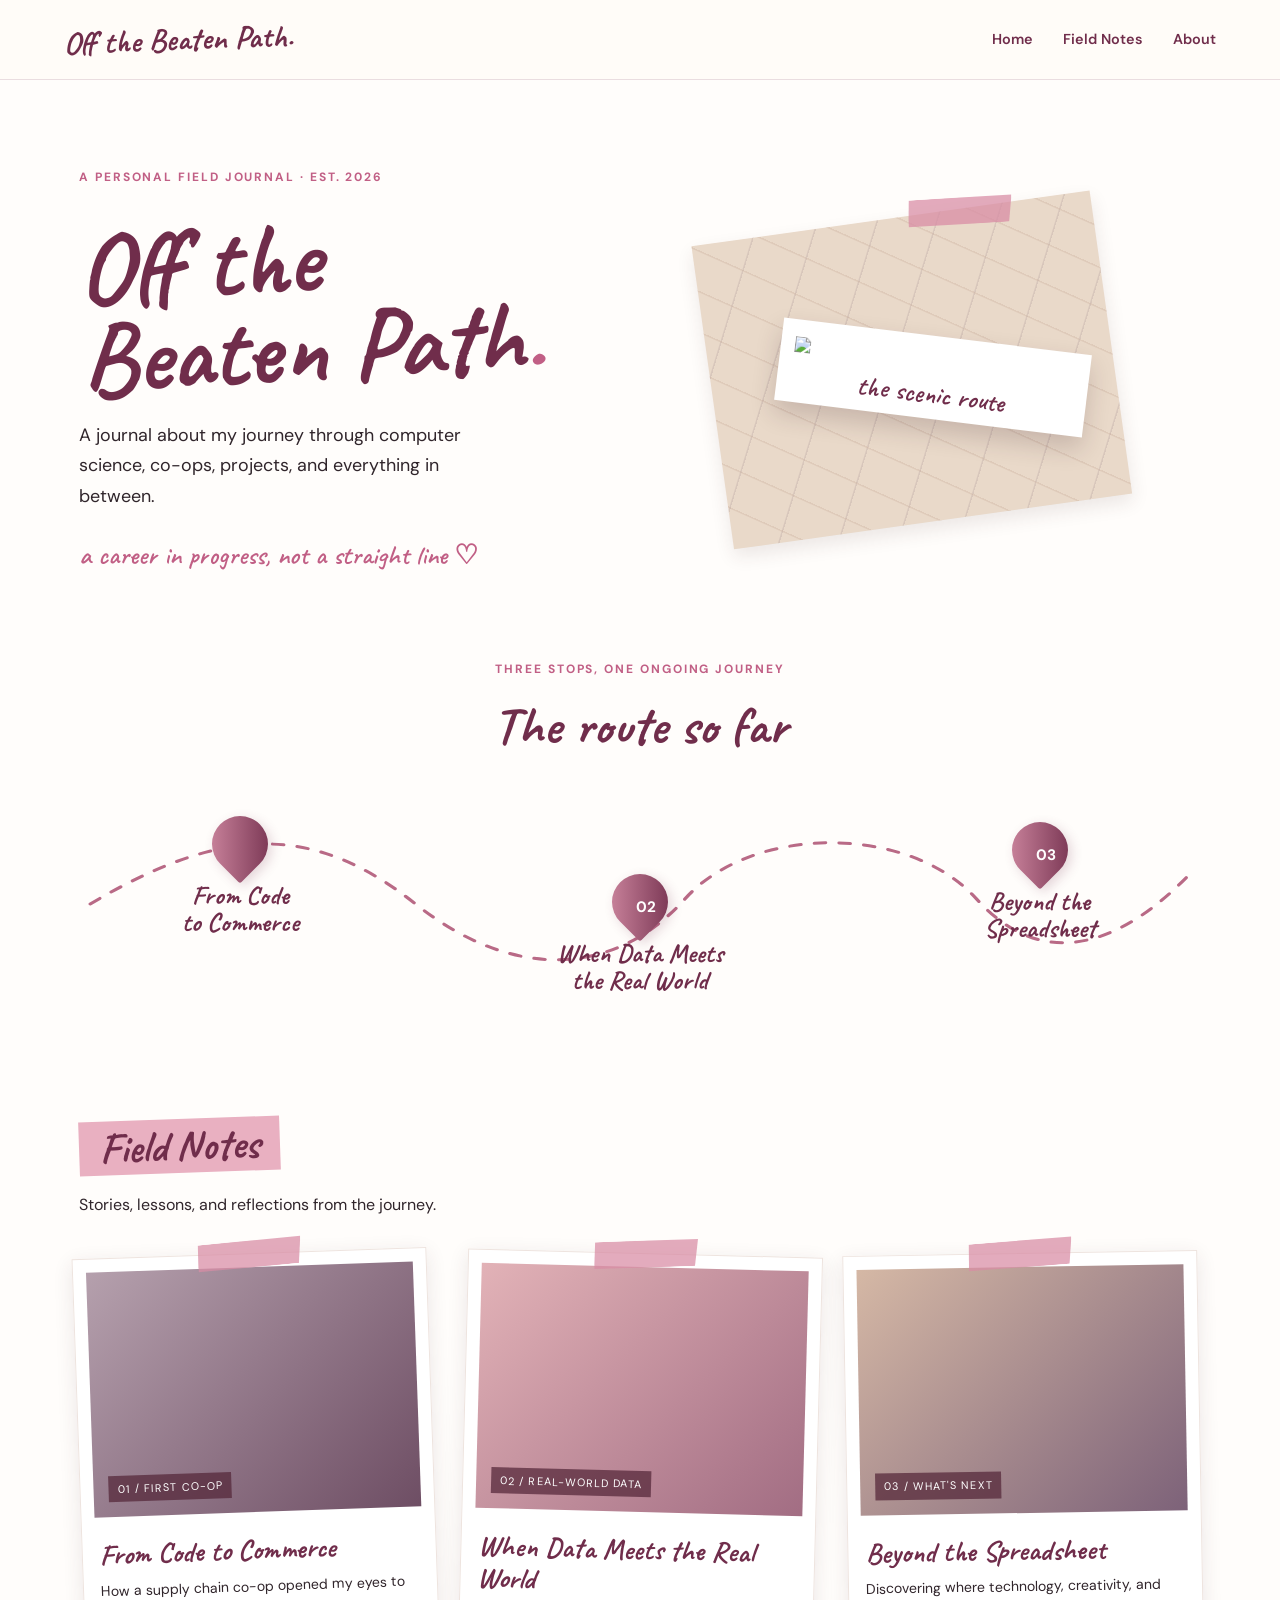
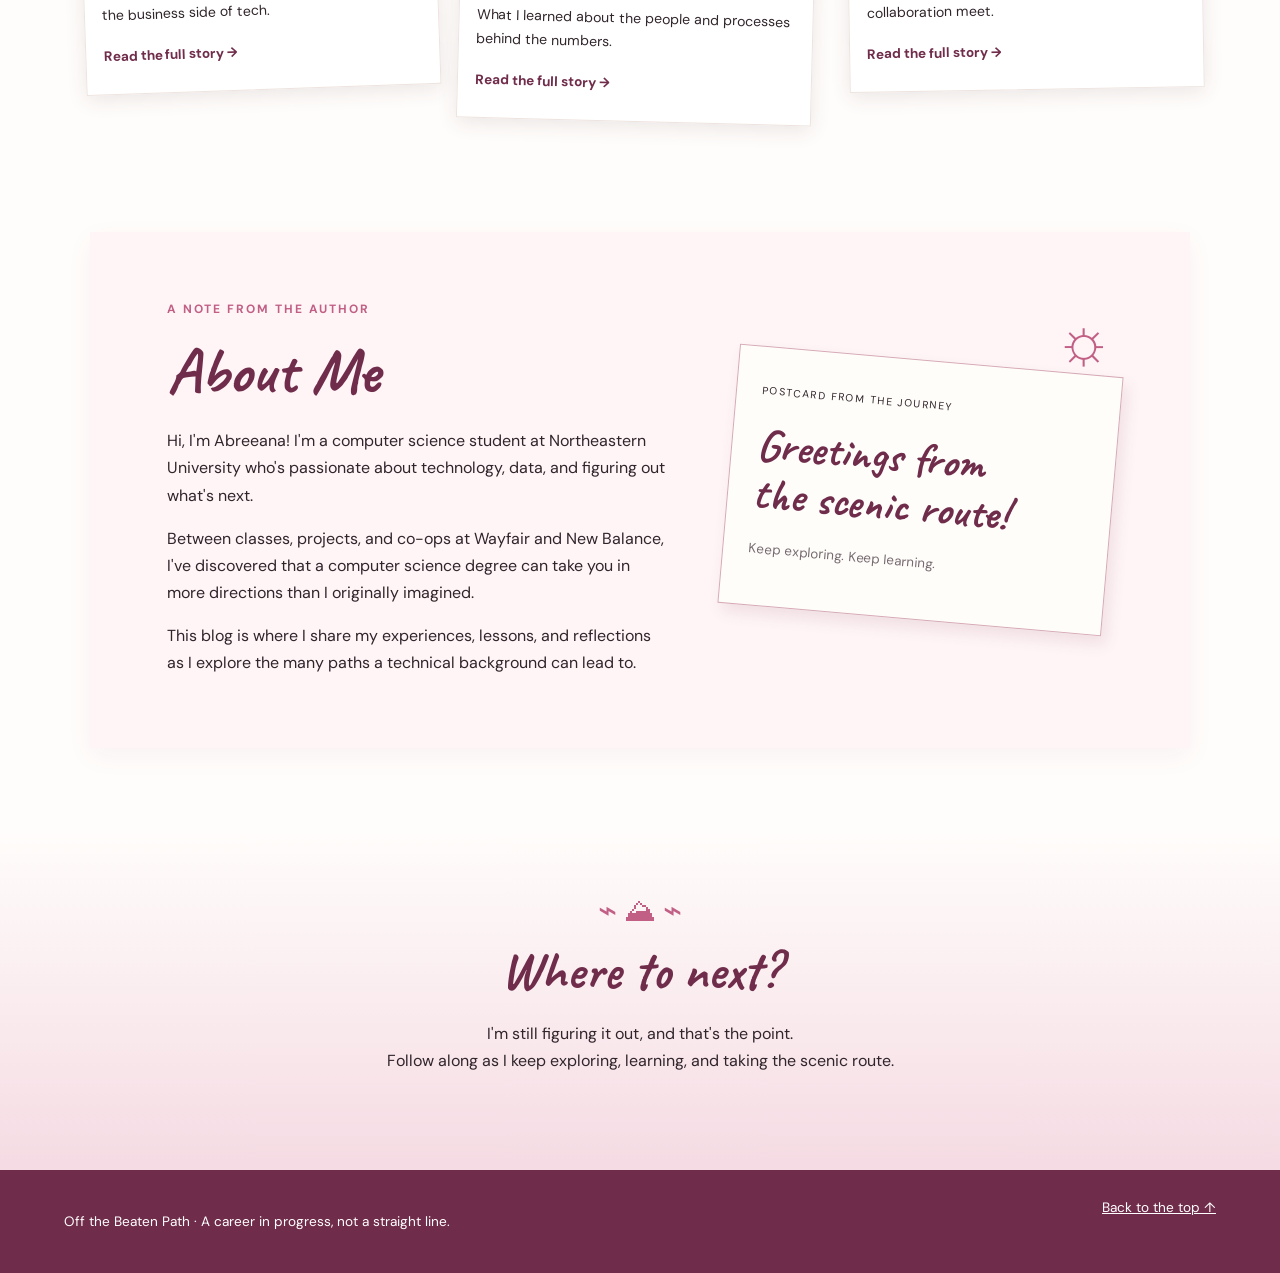
==== commit 9a6386ed: "Replace photo placeholder with sunset image" ====
--- a/index.html
+++ b/index.html
@@ -35,11 +35,13 @@
     <div class="hero-photo">
       <div class="map-paper" aria-hidden="true"></div>
       <figure class="polaroid hero-polaroid">
-        <div class="photo-placeholder">
-          <span>✦</span>
-          <p>Add a favorite photo here</p>
-        </div>
-        <figcaption>the scenic route ♡</figcaption>
+        
+<img
+    src="images/sunset-photo.jpg"
+    class="hero-image"
+>
+
+        <figcaption>the scenic route</figcaption>
       </figure>
       <span class="tape hero-tape" aria-hidden="true"></span>
     </div>
